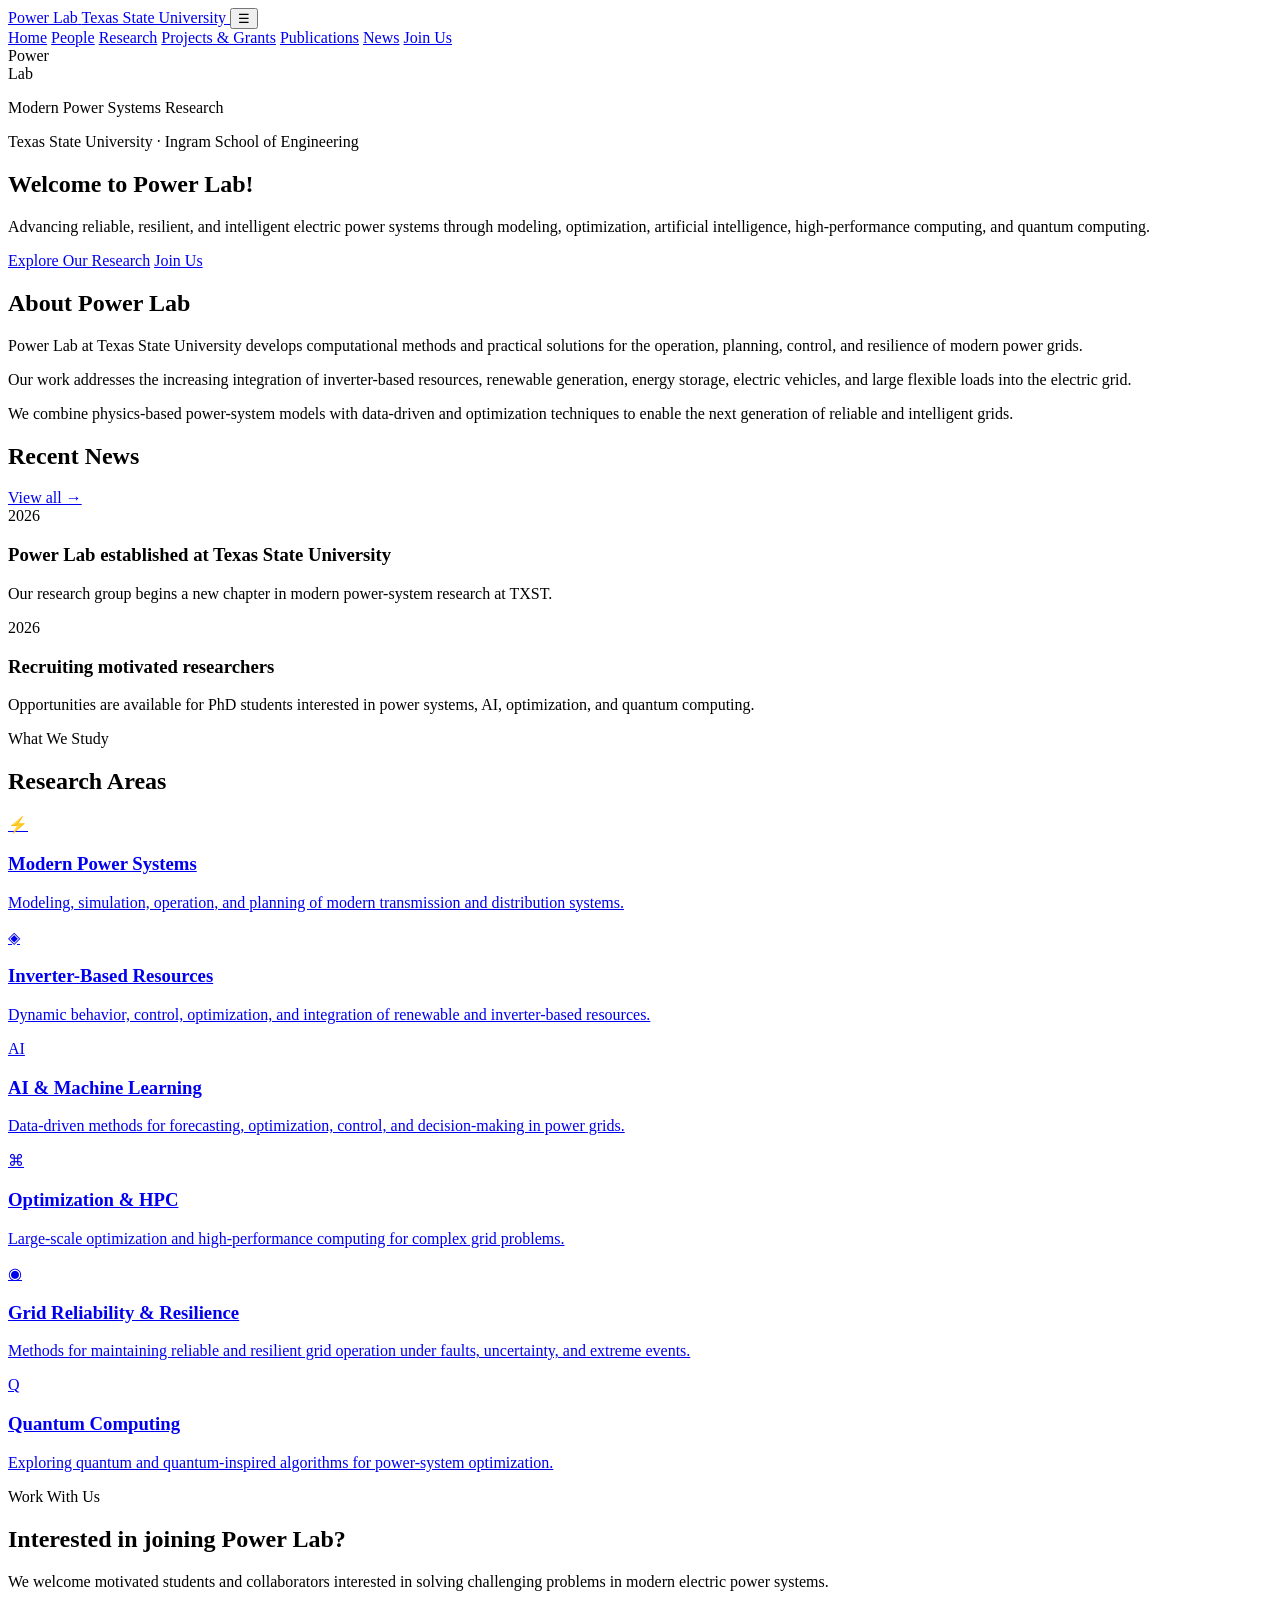
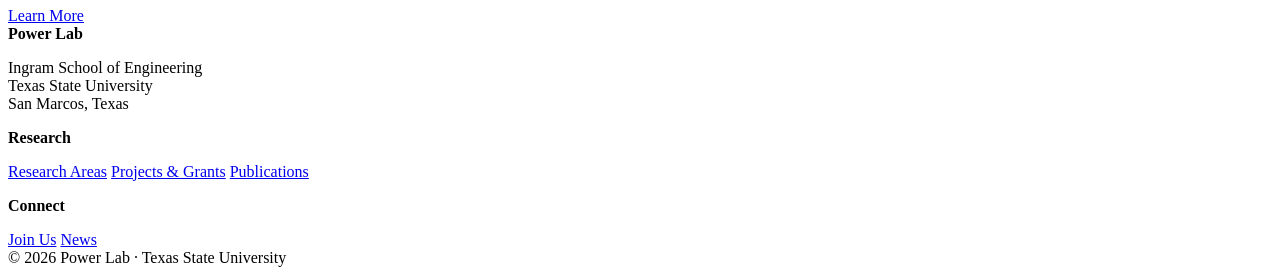
==== index.html @ f6672ca9 "Add files via upload" ====
<!DOCTYPE html>
<html lang="en">
<head>
  <meta charset="UTF-8">
  <meta name="viewport" content="width=device-width, initial-scale=1.0">
  <title>Power Lab | Texas State University</title>
  <meta name="description" content="Power Lab at Texas State University — research in modern power systems, inverter-based resources, AI, optimization, HPC, and quantum computing.">
  <link rel="stylesheet" href="css/style.css">
</head>
<body>
<header class="site-header">
  <div class="container header-inner">
    <a class="brand" href="index.html">
      <span class="brand-name">Power Lab</span>
      <span class="brand-university">Texas State University</span>
    </a>
    <button class="menu-toggle" aria-label="Open navigation">☰</button>
    <nav class="nav">
      <a class="active" href="index.html">Home</a>
      <a href="people.html">People</a>
      <a href="research.html">Research</a>
      <a href="projects.html">Projects &amp; Grants</a>
      <a href="publications.html">Publications</a>
      <a href="news.html">News</a>
      <a href="join.html">Join Us</a>
    </nav>
  </div>
</header>

<main>
<section class="hero">
  <div class="container hero-grid">
    <div class="hero-card lab-mark">
      <div class="logo-placeholder">Power<br>Lab</div>
      <p>Modern Power Systems Research</p>
    </div>
    <div class="hero-content">
      <p class="eyebrow">Texas State University · Ingram School of Engineering</p>
      <h1>Welcome to <span>Power Lab</span>!</h1>
      <p class="lead">Advancing reliable, resilient, and intelligent electric power systems through modeling, optimization, artificial intelligence, high-performance computing, and quantum computing.</p>
      <div class="hero-buttons">
        <a class="button" href="research.html">Explore Our Research</a>
        <a class="button button-outline" href="join.html">Join Us</a>
      </div>
    </div>
  </div>
</section>

<section class="section">
  <div class="container two-column">
    <div>
      <h2>About Power Lab</h2>
      <p>Power Lab at Texas State University develops computational methods and practical solutions for the operation, planning, control, and resilience of modern power grids.</p>
      <p>Our work addresses the increasing integration of inverter-based resources, renewable generation, energy storage, electric vehicles, and large flexible loads into the electric grid.</p>
      <p>We combine physics-based power-system models with data-driven and optimization techniques to enable the next generation of reliable and intelligent grids.</p>
    </div>
    <aside class="news-panel">
      <div class="section-heading">
        <h2>Recent News</h2>
        <a href="news.html">View all →</a>
      </div>
      <article class="news-item">
        <span class="date">2026</span>
        <h3>Power Lab established at Texas State University</h3>
        <p>Our research group begins a new chapter in modern power-system research at TXST.</p>
      </article>
      <article class="news-item">
        <span class="date">2026</span>
        <h3>Recruiting motivated researchers</h3>
        <p>Opportunities are available for PhD students interested in power systems, AI, optimization, and quantum computing.</p>
      </article>
    </aside>
  </div>
</section>

<section class="section alt">
  <div class="container">
    <div class="section-heading centered">
      <div>
        <p class="eyebrow">What We Study</p>
        <h2>Research Areas</h2>
      </div>
    </div>
    <div class="research-grid">
      <a class="research-card" href="research.html">
        <div class="icon">⚡</div>
        <h3>Modern Power Systems</h3>
        <p>Modeling, simulation, operation, and planning of modern transmission and distribution systems.</p>
      </a>
      <a class="research-card" href="research.html">
        <div class="icon">◈</div>
        <h3>Inverter-Based Resources</h3>
        <p>Dynamic behavior, control, optimization, and integration of renewable and inverter-based resources.</p>
      </a>
      <a class="research-card" href="research.html">
        <div class="icon">AI</div>
        <h3>AI &amp; Machine Learning</h3>
        <p>Data-driven methods for forecasting, optimization, control, and decision-making in power grids.</p>
      </a>
      <a class="research-card" href="research.html">
        <div class="icon">⌘</div>
        <h3>Optimization &amp; HPC</h3>
        <p>Large-scale optimization and high-performance computing for complex grid problems.</p>
      </a>
      <a class="research-card" href="research.html">
        <div class="icon">◉</div>
        <h3>Grid Reliability &amp; Resilience</h3>
        <p>Methods for maintaining reliable and resilient grid operation under faults, uncertainty, and extreme events.</p>
      </a>
      <a class="research-card" href="research.html">
        <div class="icon">Q</div>
        <h3>Quantum Computing</h3>
        <p>Exploring quantum and quantum-inspired algorithms for power-system optimization.</p>
      </a>
    </div>
  </div>
</section>

<section class="section">
  <div class="container cta">
    <div>
      <p class="eyebrow">Work With Us</p>
      <h2>Interested in joining Power Lab?</h2>
      <p>We welcome motivated students and collaborators interested in solving challenging problems in modern electric power systems.</p>
    </div>
    <a class="button" href="join.html">Learn More</a>
  </div>
</section>
</main>

<footer>
  <div class="container footer-grid">
    <div>
      <strong>Power Lab</strong>
      <p>Ingram School of Engineering<br>Texas State University<br>San Marcos, Texas</p>
    </div>
    <div>
      <p><strong>Research</strong></p>
      <a href="research.html">Research Areas</a>
      <a href="projects.html">Projects &amp; Grants</a>
      <a href="publications.html">Publications</a>
    </div>
    <div>
      <p><strong>Connect</strong></p>
      <a href="join.html">Join Us</a>
      <a href="news.html">News</a>
    </div>
  </div>
  <div class="copyright">© 2026 Power Lab · Texas State University</div>
</footer>
<script src="js/script.js"></script>
</body>
</html>
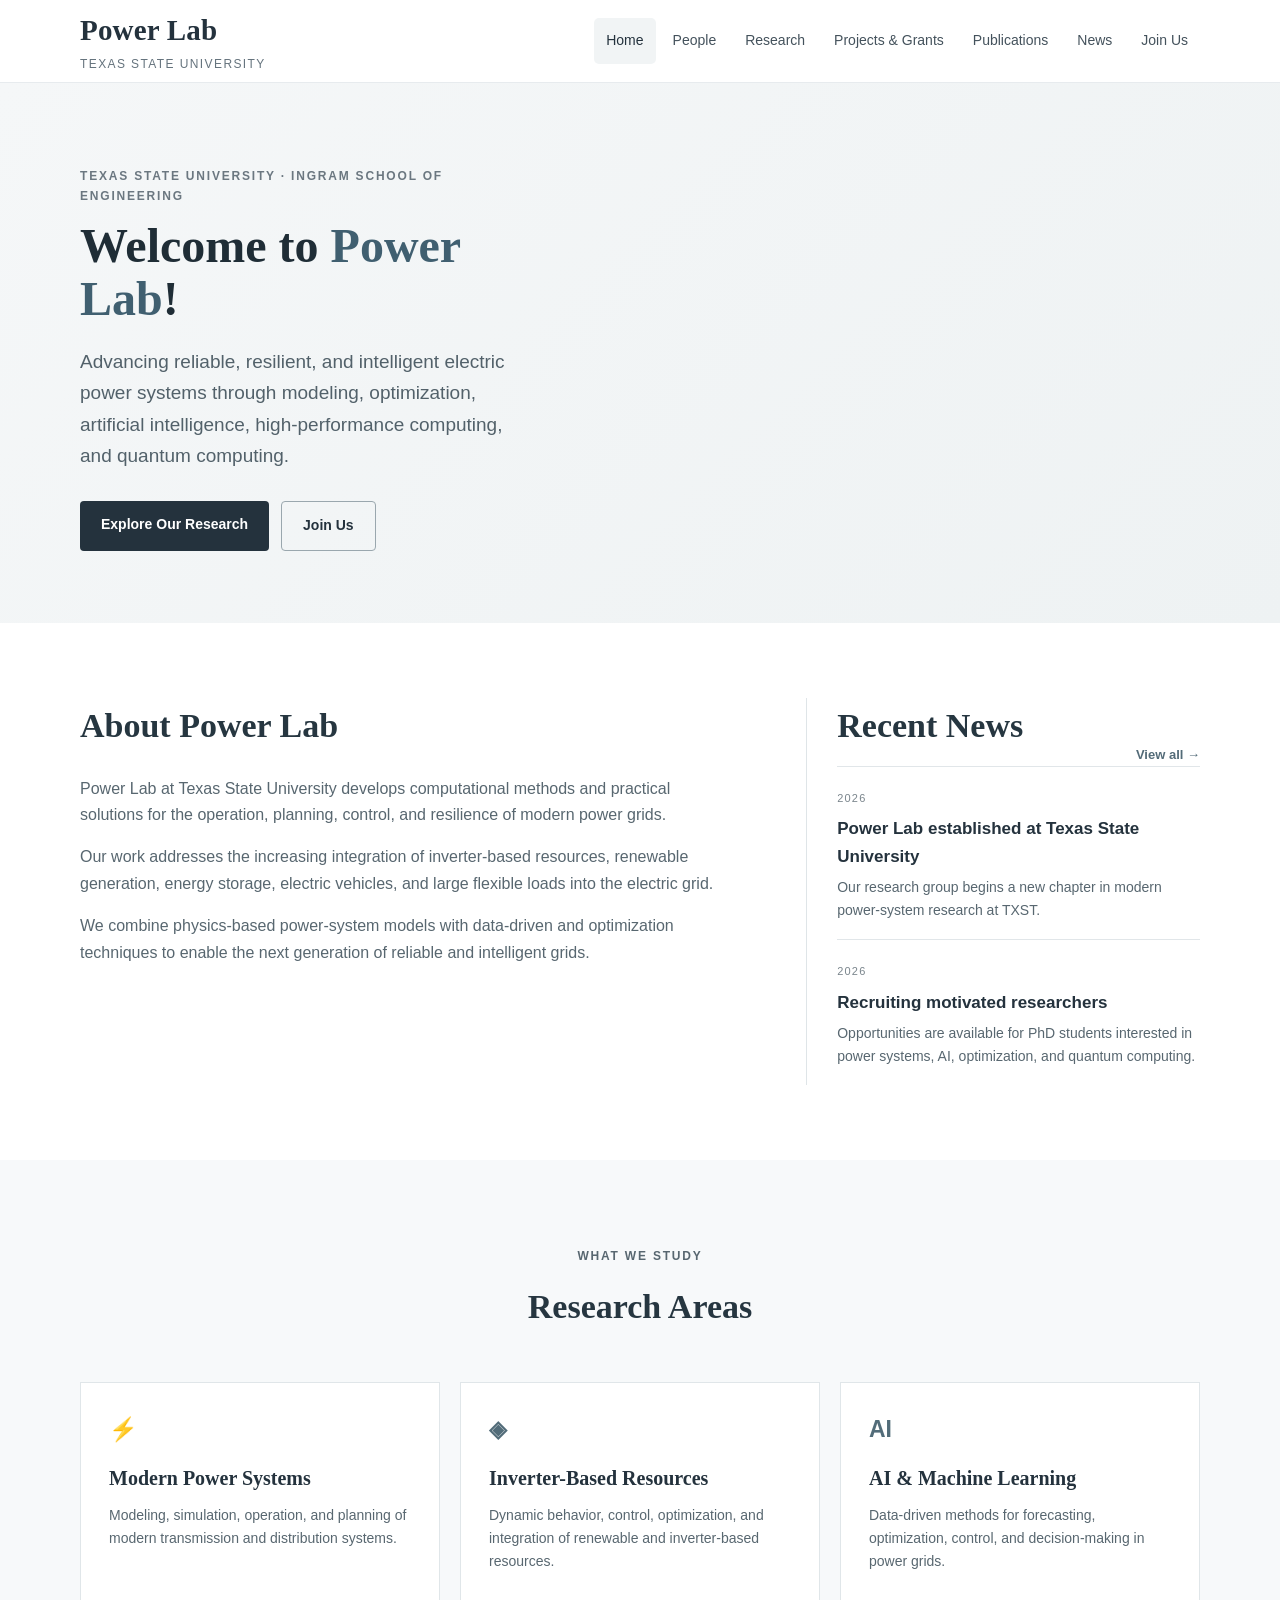
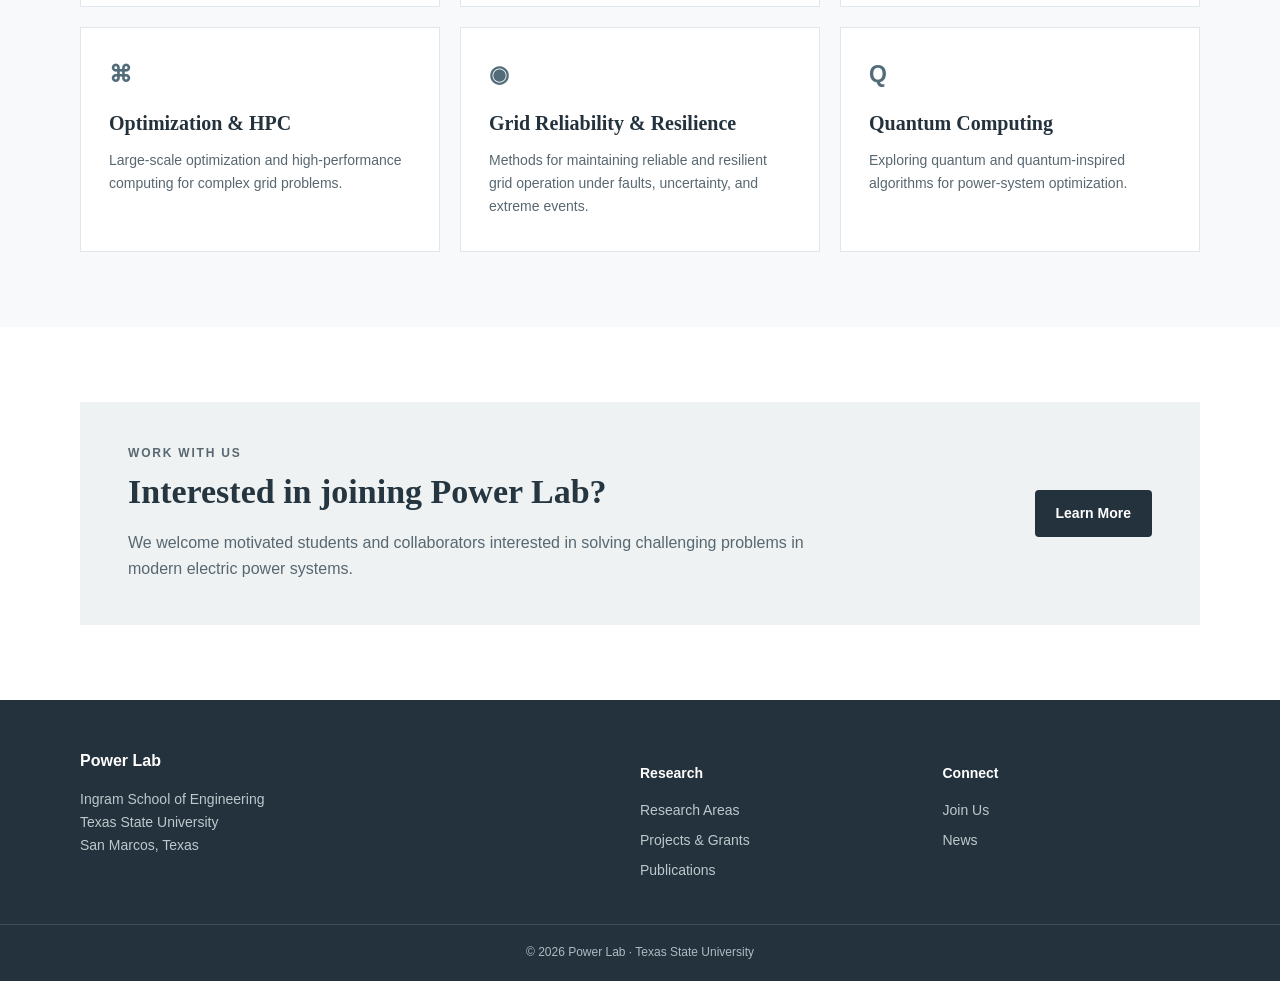
==== commit 8103a450: "logo added and index file updated" ====
--- a/index.html
+++ b/index.html
@@ -30,10 +30,6 @@
 <main>
 <section class="hero">
   <div class="container hero-grid">
-    <div class="hero-card lab-mark">
-      <div class="logo-placeholder">Power<br>Lab</div>
-      <p>Modern Power Systems Research</p>
-    </div>
     <div class="hero-content">
       <p class="eyebrow">Texas State University · Ingram School of Engineering</p>
       <h1>Welcome to <span>Power Lab</span>!</h1>
--- a/css/style.css
+++ b/css/style.css
@@ -0,0 +1 @@
+*{box-sizing:border-box}html{scroll-behavior:smooth}body{margin:0;font-family:Arial,Helvetica,sans-serif;color:#24323d;background:#fff;line-height:1.65}a{text-decoration:none;color:inherit}.container{width:min(1120px,92%);margin:auto}.site-header{background:#fff;border-bottom:1px solid #e7ebee;position:sticky;top:0;z-index:20}.header-inner{min-height:82px;display:flex;align-items:center;justify-content:space-between;gap:30px}.brand{display:flex;flex-direction:column}.brand-name{font-family:Georgia,serif;font-size:29px;font-weight:700;letter-spacing:.2px}.brand-university{font-size:12px;text-transform:uppercase;letter-spacing:1.4px;color:#65737d}.nav{display:flex;align-items:center;gap:5px;flex-wrap:wrap}.nav a{padding:11px 12px;font-size:14px;color:#44525c;border-radius:5px}.nav a:hover,.nav a.active{background:#f1f4f5;color:#24323d}.menu-toggle{display:none;border:0;background:none;font-size:25px}.hero{background:linear-gradient(135deg,#f5f7f8,#eef2f3);padding:72px 0}.hero-grid{display:grid;grid-template-columns:38% 62%;align-items:center;gap:55px}.hero-card{min-height:330px;border:1px solid #d8e0e4;background:#fff;display:flex;align-items:center;justify-content:center;flex-direction:column;box-shadow:0 12px 35px rgba(0,0,0,.07)}.logo-placeholder{width:185px;height:185px;border-radius:50%;display:flex;align-items:center;justify-content:center;text-align:center;background:#24323d;color:#fff;font-family:Georgia,serif;font-size:31px;line-height:1.05;font-weight:bold}.hero-card p{font-size:13px;color:#697780;letter-spacing:.7px;text-transform:uppercase;margin-top:22px}.eyebrow{font-size:12px;text-transform:uppercase;letter-spacing:1.8px;color:#6b7780;font-weight:700}.hero h1{font-family:Georgia,serif;font-size:48px;line-height:1.12;margin:12px 0 20px;color:#1f2d36}.hero h1 span{color:#405f70}.lead{font-size:19px;color:#52616a;max-width:680px}.hero-buttons{display:flex;gap:12px;margin-top:30px}.button{display:inline-block;background:#24323d;color:#fff;padding:12px 21px;border-radius:4px;font-weight:700;font-size:14px}.button:hover{background:#40535f}.button-outline{background:transparent;color:#24323d;border:1px solid #9aa7ae}.section{padding:75px 0}.alt{background:#f7f9fa}.two-column{display:grid;grid-template-columns:1.5fr .9fr;gap:70px}.section h2{font-family:Georgia,serif;font-size:34px;margin:0 0 22px;color:#263640}.section p{color:#586770}.news-panel{border-left:1px solid #dfe5e8;padding-left:30px}.section-heading{display:flex;justify-content:space-between;align-items:end;gap:20px}.section-heading h2{margin-bottom:12px}.section-heading>a{font-size:13px;font-weight:700;color:#536b78}.news-item{padding:17px 0;border-top:1px solid #e1e6e9}.news-item .date{font-size:11px;text-transform:uppercase;letter-spacing:1.2px;color:#7a858c}.news-item h3{font-size:17px;margin:5px 0}.news-item p{font-size:14px;margin:0}.centered{justify-content:center;text-align:center;margin-bottom:35px}.research-grid{display:grid;grid-template-columns:repeat(3,1fr);gap:20px}.research-card{background:#fff;border:1px solid #e0e6e9;padding:28px;min-height:225px;transition:.2s}.research-card:hover{transform:translateY(-4px);box-shadow:0 10px 25px rgba(0,0,0,.07)}.icon{font-weight:700;font-size:23px;color:#526c79;margin-bottom:13px}.research-card h3{margin:0 0 9px;font-family:Georgia,serif;font-size:20px}.research-card p{font-size:14px;margin:0}.cta{background:#eef2f3;padding:42px 48px;display:flex;align-items:center;justify-content:space-between;gap:35px}.cta h2{margin-bottom:10px}.cta p{margin:0;max-width:700px}footer{background:#24323d;color:#dce3e6;padding-top:48px}.footer-grid{display:grid;grid-template-columns:2fr 1fr 1fr;gap:45px;padding-bottom:35px}.footer-grid strong{color:#fff}.footer-grid p{font-size:14px;color:#bdc8cd}.footer-grid a{display:block;font-size:14px;color:#bdc8cd;margin:7px 0}.footer-grid a:hover{color:#fff}.copyright{text-align:center;border-top:1px solid #40505a;padding:18px;font-size:12px;color:#aebbc1}@media(max-width:850px){.nav{display:none}.nav.open{display:flex;position:absolute;top:82px;left:0;right:0;background:#fff;padding:12px 4%;border-bottom:1px solid #ddd;flex-direction:column;align-items:stretch}.menu-toggle{display:block}.hero-grid,.two-column{grid-template-columns:1fr}.hero-card{min-height:250px}.hero h1{font-size:39px}.news-panel{border-left:0;border-top:1px solid #dfe5e8;padding:30px 0 0}.research-grid{grid-template-columns:1fr 1fr}.footer-grid{grid-template-columns:1fr 1fr}}@media(max-width:560px){.research-grid,.footer-grid{grid-template-columns:1fr}.hero{padding:48px 0}.section{padding:55px 0}.cta{padding:30px;display:block}.cta .button{margin-top:20px}.hero-buttons{flex-direction:column}.button{text-align:center}}
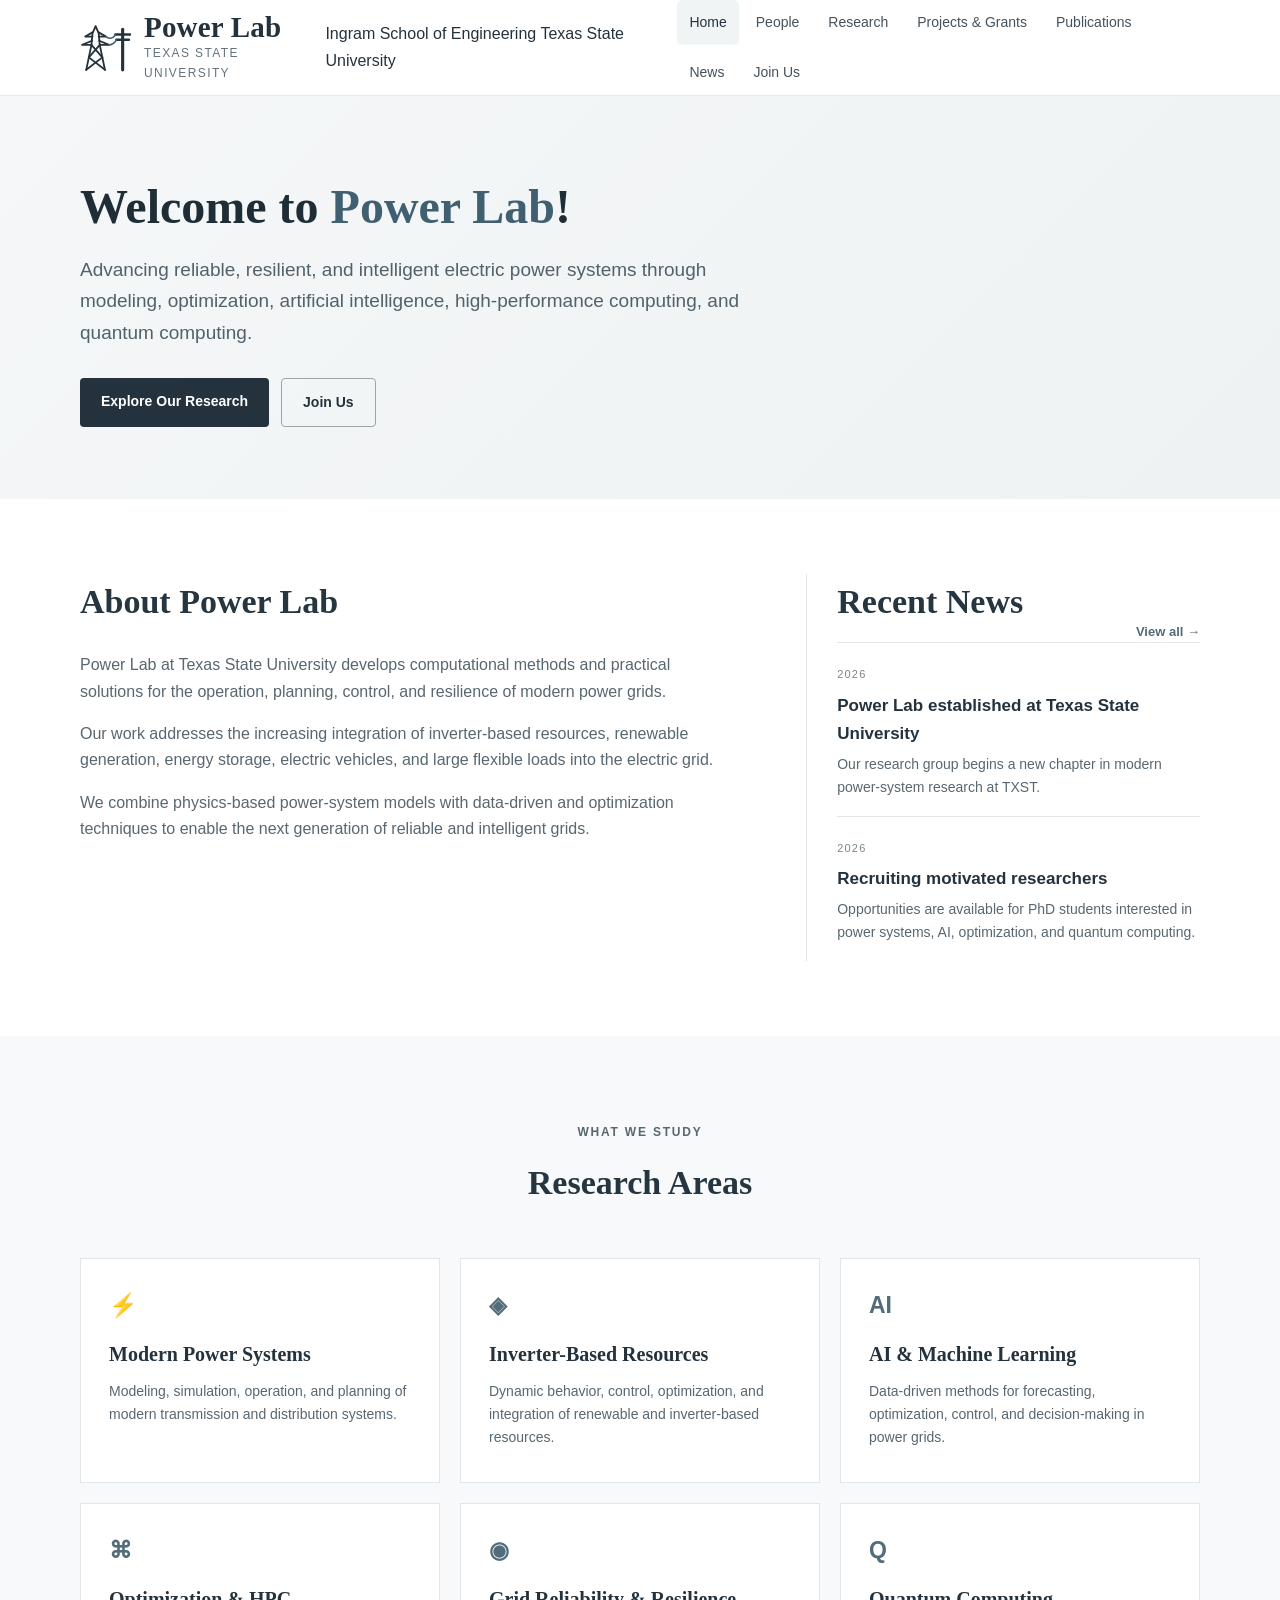
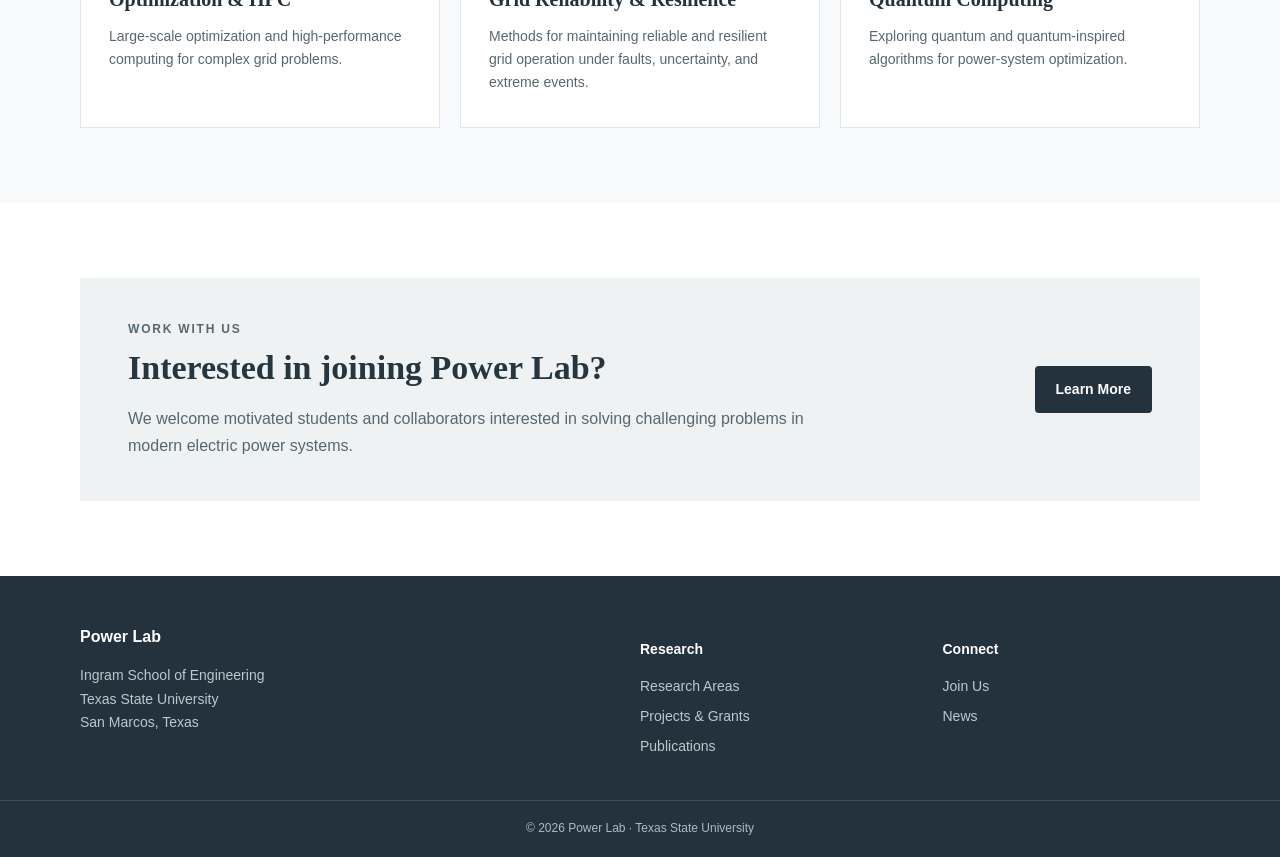
==== commit 1ff10d2b: "Add files via upload" ====
--- a/index.html
+++ b/index.html
@@ -14,6 +14,10 @@
       <span class="brand-name">Power Lab</span>
       <span class="brand-university">Texas State University</span>
     </a>
+    <div class="brand-affil">
+      <a href="https://www.engineering.txst.edu/programs/graduate/ee-phd.html" target="_blank" rel="noopener">Ingram School of Engineering</a>
+      <span>Texas State University</span>
+    </div>
     <button class="menu-toggle" aria-label="Open navigation">☰</button>
     <nav class="nav">
       <a class="active" href="index.html">Home</a>
@@ -31,7 +35,6 @@
 <section class="hero">
   <div class="container hero-grid">
     <div class="hero-content">
-      <p class="eyebrow">Texas State University · Ingram School of Engineering</p>
       <h1>Welcome to <span>Power Lab</span>!</h1>
       <p class="lead">Advancing reliable, resilient, and intelligent electric power systems through modeling, optimization, artificial intelligence, high-performance computing, and quantum computing.</p>
       <div class="hero-buttons">
--- a/css/style.css
+++ b/css/style.css
@@ -1 +1 @@
-*{box-sizing:border-box}html{scroll-behavior:smooth}body{margin:0;font-family:Arial,Helvetica,sans-serif;color:#24323d;background:#fff;line-height:1.65}a{text-decoration:none;color:inherit}.container{width:min(1120px,92%);margin:auto}.site-header{background:#fff;border-bottom:1px solid #e7ebee;position:sticky;top:0;z-index:20}.header-inner{min-height:82px;display:flex;align-items:center;justify-content:space-between;gap:30px}.brand{display:flex;flex-direction:column}.brand-name{font-family:Georgia,serif;font-size:29px;font-weight:700;letter-spacing:.2px}.brand-university{font-size:12px;text-transform:uppercase;letter-spacing:1.4px;color:#65737d}.nav{display:flex;align-items:center;gap:5px;flex-wrap:wrap}.nav a{padding:11px 12px;font-size:14px;color:#44525c;border-radius:5px}.nav a:hover,.nav a.active{background:#f1f4f5;color:#24323d}.menu-toggle{display:none;border:0;background:none;font-size:25px}.hero{background:linear-gradient(135deg,#f5f7f8,#eef2f3);padding:72px 0}.hero-grid{display:grid;grid-template-columns:38% 62%;align-items:center;gap:55px}.hero-card{min-height:330px;border:1px solid #d8e0e4;background:#fff;display:flex;align-items:center;justify-content:center;flex-direction:column;box-shadow:0 12px 35px rgba(0,0,0,.07)}.logo-placeholder{width:185px;height:185px;border-radius:50%;display:flex;align-items:center;justify-content:center;text-align:center;background:#24323d;color:#fff;font-family:Georgia,serif;font-size:31px;line-height:1.05;font-weight:bold}.hero-card p{font-size:13px;color:#697780;letter-spacing:.7px;text-transform:uppercase;margin-top:22px}.eyebrow{font-size:12px;text-transform:uppercase;letter-spacing:1.8px;color:#6b7780;font-weight:700}.hero h1{font-family:Georgia,serif;font-size:48px;line-height:1.12;margin:12px 0 20px;color:#1f2d36}.hero h1 span{color:#405f70}.lead{font-size:19px;color:#52616a;max-width:680px}.hero-buttons{display:flex;gap:12px;margin-top:30px}.button{display:inline-block;background:#24323d;color:#fff;padding:12px 21px;border-radius:4px;font-weight:700;font-size:14px}.button:hover{background:#40535f}.button-outline{background:transparent;color:#24323d;border:1px solid #9aa7ae}.section{padding:75px 0}.alt{background:#f7f9fa}.two-column{display:grid;grid-template-columns:1.5fr .9fr;gap:70px}.section h2{font-family:Georgia,serif;font-size:34px;margin:0 0 22px;color:#263640}.section p{color:#586770}.news-panel{border-left:1px solid #dfe5e8;padding-left:30px}.section-heading{display:flex;justify-content:space-between;align-items:end;gap:20px}.section-heading h2{margin-bottom:12px}.section-heading>a{font-size:13px;font-weight:700;color:#536b78}.news-item{padding:17px 0;border-top:1px solid #e1e6e9}.news-item .date{font-size:11px;text-transform:uppercase;letter-spacing:1.2px;color:#7a858c}.news-item h3{font-size:17px;margin:5px 0}.news-item p{font-size:14px;margin:0}.centered{justify-content:center;text-align:center;margin-bottom:35px}.research-grid{display:grid;grid-template-columns:repeat(3,1fr);gap:20px}.research-card{background:#fff;border:1px solid #e0e6e9;padding:28px;min-height:225px;transition:.2s}.research-card:hover{transform:translateY(-4px);box-shadow:0 10px 25px rgba(0,0,0,.07)}.icon{font-weight:700;font-size:23px;color:#526c79;margin-bottom:13px}.research-card h3{margin:0 0 9px;font-family:Georgia,serif;font-size:20px}.research-card p{font-size:14px;margin:0}.cta{background:#eef2f3;padding:42px 48px;display:flex;align-items:center;justify-content:space-between;gap:35px}.cta h2{margin-bottom:10px}.cta p{margin:0;max-width:700px}footer{background:#24323d;color:#dce3e6;padding-top:48px}.footer-grid{display:grid;grid-template-columns:2fr 1fr 1fr;gap:45px;padding-bottom:35px}.footer-grid strong{color:#fff}.footer-grid p{font-size:14px;color:#bdc8cd}.footer-grid a{display:block;font-size:14px;color:#bdc8cd;margin:7px 0}.footer-grid a:hover{color:#fff}.copyright{text-align:center;border-top:1px solid #40505a;padding:18px;font-size:12px;color:#aebbc1}@media(max-width:850px){.nav{display:none}.nav.open{display:flex;position:absolute;top:82px;left:0;right:0;background:#fff;padding:12px 4%;border-bottom:1px solid #ddd;flex-direction:column;align-items:stretch}.menu-toggle{display:block}.hero-grid,.two-column{grid-template-columns:1fr}.hero-card{min-height:250px}.hero h1{font-size:39px}.news-panel{border-left:0;border-top:1px solid #dfe5e8;padding:30px 0 0}.research-grid{grid-template-columns:1fr 1fr}.footer-grid{grid-template-columns:1fr 1fr}}@media(max-width:560px){.research-grid,.footer-grid{grid-template-columns:1fr}.hero{padding:48px 0}.section{padding:55px 0}.cta{padding:30px;display:block}.cta .button{margin-top:20px}.hero-buttons{flex-direction:column}.button{text-align:center}}
+*{box-sizing:border-box}html{scroll-behavior:smooth}body{margin:0;font-family:Arial,Helvetica,sans-serif;color:#24323d;background:#fff;line-height:1.65}a{text-decoration:none;color:inherit}.container{width:min(1120px,92%);margin:auto}.site-header{background:#fff;border-bottom:1px solid #e7ebee;position:sticky;top:0;z-index:20}.header-inner{min-height:82px;display:flex;align-items:center;justify-content:space-between;gap:30px}.brand{display:grid;grid-template-columns:auto 1fr;column-gap:12px;align-items:center}.brand::before{content:"";grid-row:1 / span 2;width:52px;height:52px;background:url("../logo.svg") center/contain no-repeat}.brand-name{line-height:1.15;font-family:Georgia,serif;font-size:29px;font-weight:700;letter-spacing:.2px}.brand-university{font-size:12px;text-transform:uppercase;letter-spacing:1.4px;color:#65737d}.nav{display:flex;align-items:center;gap:5px;flex-wrap:wrap}.nav a{padding:11px 12px;font-size:14px;color:#44525c;border-radius:5px}.nav a:hover,.nav a.active{background:#f1f4f5;color:#24323d}.menu-toggle{display:none;border:0;background:none;font-size:25px}.hero{background:linear-gradient(135deg,#f5f7f8,#eef2f3);padding:72px 0}.hero-grid{display:grid;grid-template-columns:1fr;align-items:center;gap:55px}.hero-card{min-height:330px;border:1px solid #d8e0e4;background:#fff;display:flex;align-items:center;justify-content:center;flex-direction:column;box-shadow:0 12px 35px rgba(0,0,0,.07)}.logo-placeholder{width:185px;height:185px;border-radius:50%;display:flex;align-items:center;justify-content:center;text-align:center;background:#24323d;color:#fff;font-family:Georgia,serif;font-size:31px;line-height:1.05;font-weight:bold}.hero-card p{font-size:13px;color:#697780;letter-spacing:.7px;text-transform:uppercase;margin-top:22px}.eyebrow{font-size:12px;text-transform:uppercase;letter-spacing:1.8px;color:#6b7780;font-weight:700}.hero h1{font-family:Georgia,serif;font-size:48px;line-height:1.12;margin:12px 0 20px;color:#1f2d36}.hero h1 span{color:#405f70}.lead{font-size:19px;color:#52616a;max-width:680px}.hero-buttons{display:flex;gap:12px;margin-top:30px}.button{display:inline-block;background:#24323d;color:#fff;padding:12px 21px;border-radius:4px;font-weight:700;font-size:14px}.button:hover{background:#40535f}.button-outline{background:transparent;color:#24323d;border:1px solid #9aa7ae}.section{padding:75px 0}.alt{background:#f7f9fa}.two-column{display:grid;grid-template-columns:1.5fr .9fr;gap:70px}.section h2{font-family:Georgia,serif;font-size:34px;margin:0 0 22px;color:#263640}.section p{color:#586770}.news-panel{border-left:1px solid #dfe5e8;padding-left:30px}.section-heading{display:flex;justify-content:space-between;align-items:end;gap:20px}.section-heading h2{margin-bottom:12px}.section-heading>a{font-size:13px;font-weight:700;color:#536b78}.news-item{padding:17px 0;border-top:1px solid #e1e6e9}.news-item .date{font-size:11px;text-transform:uppercase;letter-spacing:1.2px;color:#7a858c}.news-item h3{font-size:17px;margin:5px 0}.news-item p{font-size:14px;margin:0}.centered{justify-content:center;text-align:center;margin-bottom:35px}.research-grid{display:grid;grid-template-columns:repeat(3,1fr);gap:20px}.research-card{background:#fff;border:1px solid #e0e6e9;padding:28px;min-height:225px;transition:.2s}.research-card:hover{transform:translateY(-4px);box-shadow:0 10px 25px rgba(0,0,0,.07)}.icon{font-weight:700;font-size:23px;color:#526c79;margin-bottom:13px}.research-card h3{margin:0 0 9px;font-family:Georgia,serif;font-size:20px}.research-card p{font-size:14px;margin:0}.cta{background:#eef2f3;padding:42px 48px;display:flex;align-items:center;justify-content:space-between;gap:35px}.cta h2{margin-bottom:10px}.cta p{margin:0;max-width:700px}footer{background:#24323d;color:#dce3e6;padding-top:48px}.footer-grid{display:grid;grid-template-columns:2fr 1fr 1fr;gap:45px;padding-bottom:35px}.footer-grid strong{color:#fff}.footer-grid p{font-size:14px;color:#bdc8cd}.footer-grid a{display:block;font-size:14px;color:#bdc8cd;margin:7px 0}.footer-grid a:hover{color:#fff}.copyright{text-align:center;border-top:1px solid #40505a;padding:18px;font-size:12px;color:#aebbc1}@media(max-width:850px){.nav{display:none}.nav.open{display:flex;position:absolute;top:82px;left:0;right:0;background:#fff;padding:12px 4%;border-bottom:1px solid #ddd;flex-direction:column;align-items:stretch}.menu-toggle{display:block}.hero-grid,.two-column{grid-template-columns:1fr}.hero-card{min-height:250px}.hero h1{font-size:39px}.news-panel{border-left:0;border-top:1px solid #dfe5e8;padding:30px 0 0}.research-grid{grid-template-columns:1fr 1fr}.footer-grid{grid-template-columns:1fr 1fr}}@media(max-width:560px){.research-grid,.footer-grid{grid-template-columns:1fr}.hero{padding:48px 0}.section{padding:55px 0}.cta{padding:30px;display:block}.cta .button{margin-top:20px}.hero-buttons{flex-direction:column}.button{text-align:center}}
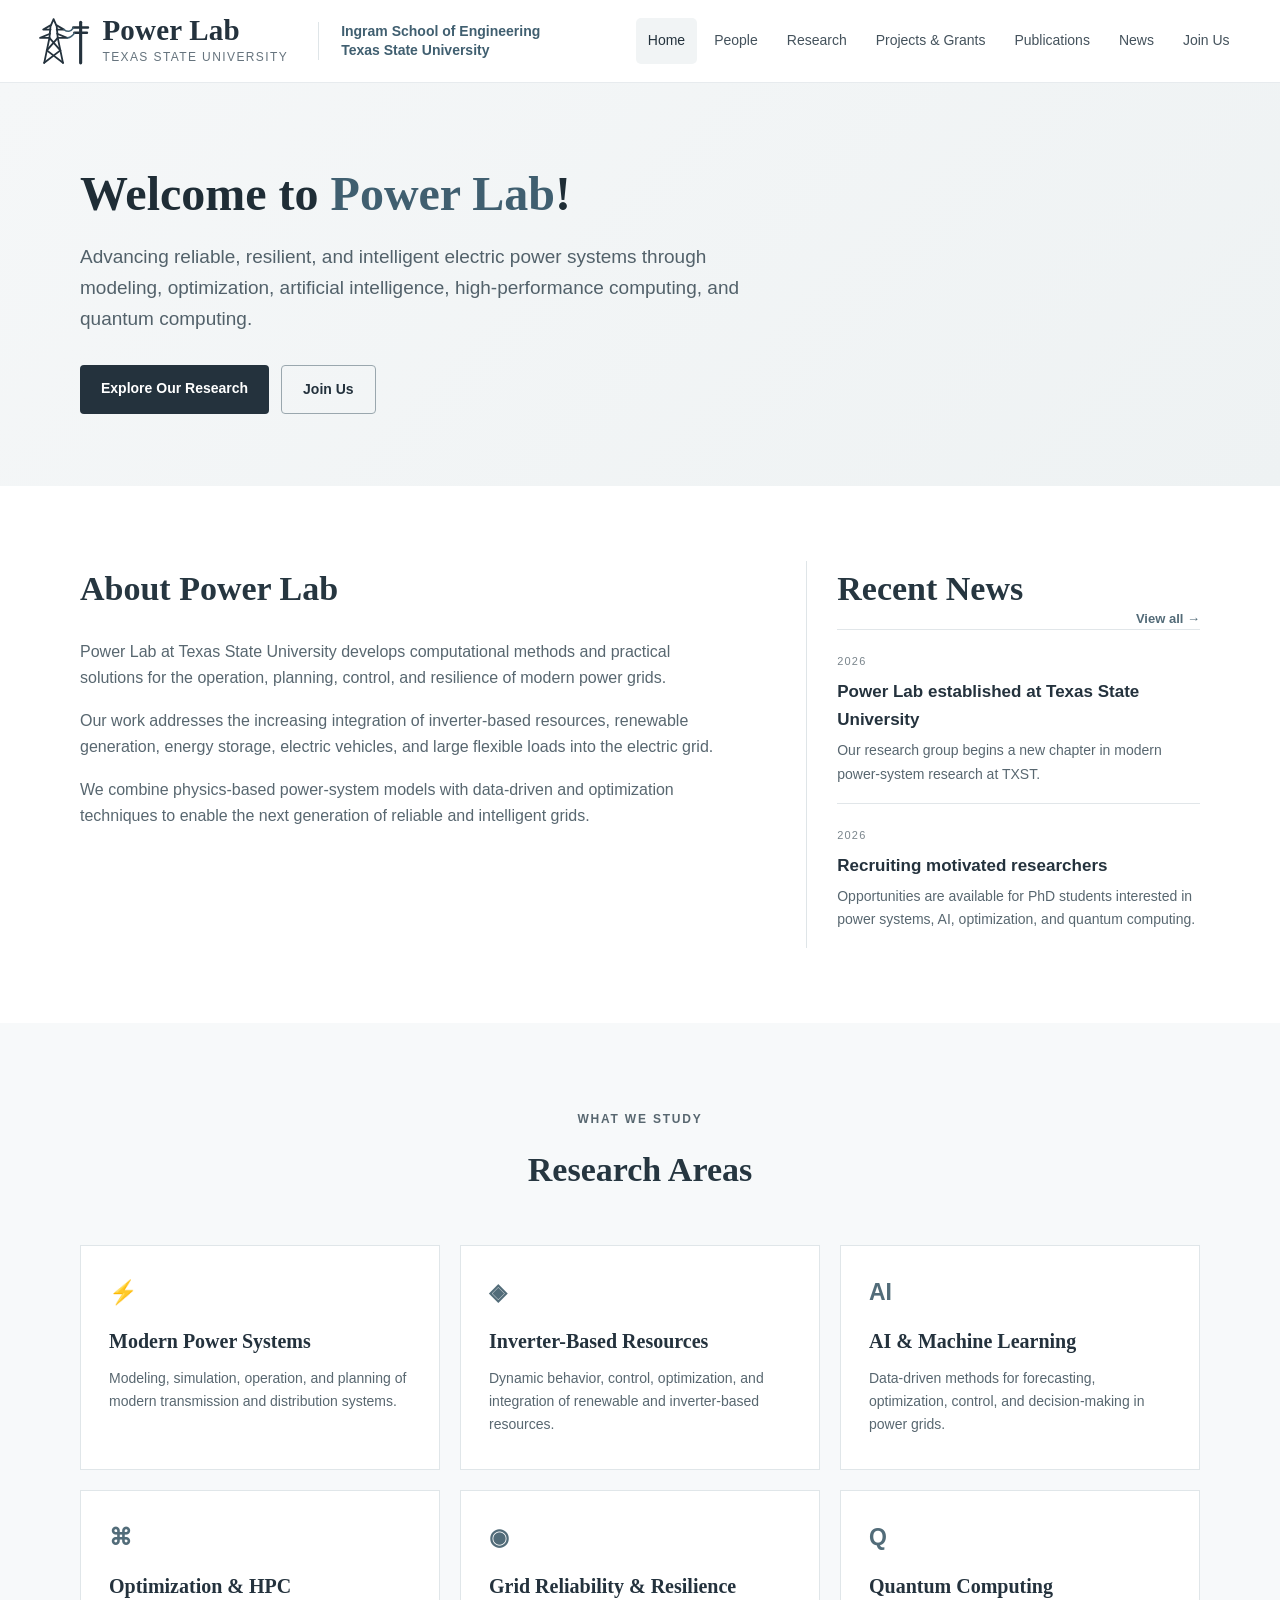
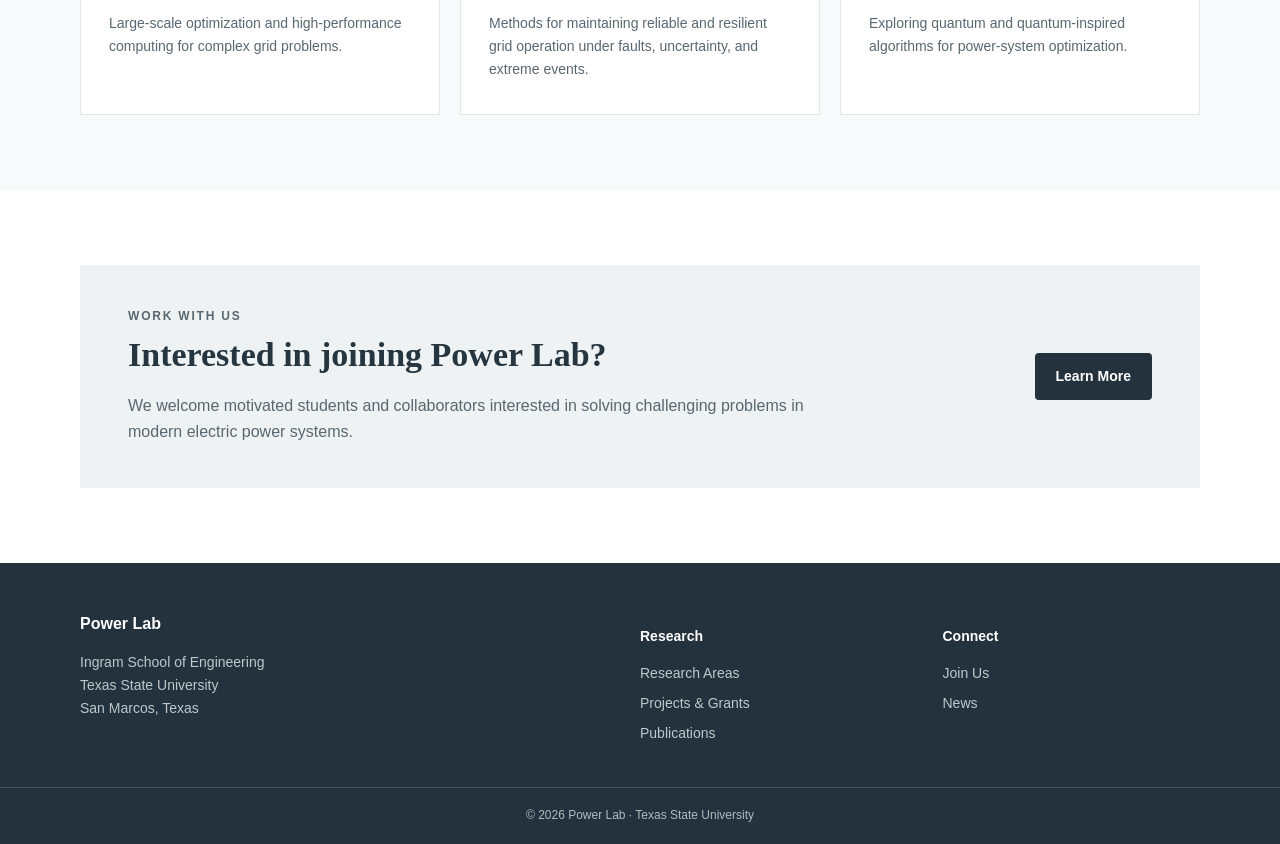
==== commit a6d04ff4: "Add files via upload" ====
--- a/index.html
+++ b/index.html
@@ -16,7 +16,7 @@
     </a>
     <div class="brand-affil">
       <a href="https://www.engineering.txst.edu/programs/graduate/ee-phd.html" target="_blank" rel="noopener">Ingram School of Engineering</a>
-      <span>Texas State University</span>
+      <a class="affil-univ" href="https://www.txst.edu/" target="_blank" rel="noopener">Texas State University</a>
     </div>
     <button class="menu-toggle" aria-label="Open navigation">☰</button>
     <nav class="nav">
--- a/css/style.css
+++ b/css/style.css
@@ -1 +1 @@
-*{box-sizing:border-box}html{scroll-behavior:smooth}body{margin:0;font-family:Arial,Helvetica,sans-serif;color:#24323d;background:#fff;line-height:1.65}a{text-decoration:none;color:inherit}.container{width:min(1120px,92%);margin:auto}.site-header{background:#fff;border-bottom:1px solid #e7ebee;position:sticky;top:0;z-index:20}.header-inner{min-height:82px;display:flex;align-items:center;justify-content:space-between;gap:30px}.brand{display:grid;grid-template-columns:auto 1fr;column-gap:12px;align-items:center}.brand::before{content:"";grid-row:1 / span 2;width:52px;height:52px;background:url("../logo.svg") center/contain no-repeat}.brand-name{line-height:1.15;font-family:Georgia,serif;font-size:29px;font-weight:700;letter-spacing:.2px}.brand-university{font-size:12px;text-transform:uppercase;letter-spacing:1.4px;color:#65737d}.nav{display:flex;align-items:center;gap:5px;flex-wrap:wrap}.nav a{padding:11px 12px;font-size:14px;color:#44525c;border-radius:5px}.nav a:hover,.nav a.active{background:#f1f4f5;color:#24323d}.menu-toggle{display:none;border:0;background:none;font-size:25px}.hero{background:linear-gradient(135deg,#f5f7f8,#eef2f3);padding:72px 0}.hero-grid{display:grid;grid-template-columns:1fr;align-items:center;gap:55px}.hero-card{min-height:330px;border:1px solid #d8e0e4;background:#fff;display:flex;align-items:center;justify-content:center;flex-direction:column;box-shadow:0 12px 35px rgba(0,0,0,.07)}.logo-placeholder{width:185px;height:185px;border-radius:50%;display:flex;align-items:center;justify-content:center;text-align:center;background:#24323d;color:#fff;font-family:Georgia,serif;font-size:31px;line-height:1.05;font-weight:bold}.hero-card p{font-size:13px;color:#697780;letter-spacing:.7px;text-transform:uppercase;margin-top:22px}.eyebrow{font-size:12px;text-transform:uppercase;letter-spacing:1.8px;color:#6b7780;font-weight:700}.hero h1{font-family:Georgia,serif;font-size:48px;line-height:1.12;margin:12px 0 20px;color:#1f2d36}.hero h1 span{color:#405f70}.lead{font-size:19px;color:#52616a;max-width:680px}.hero-buttons{display:flex;gap:12px;margin-top:30px}.button{display:inline-block;background:#24323d;color:#fff;padding:12px 21px;border-radius:4px;font-weight:700;font-size:14px}.button:hover{background:#40535f}.button-outline{background:transparent;color:#24323d;border:1px solid #9aa7ae}.section{padding:75px 0}.alt{background:#f7f9fa}.two-column{display:grid;grid-template-columns:1.5fr .9fr;gap:70px}.section h2{font-family:Georgia,serif;font-size:34px;margin:0 0 22px;color:#263640}.section p{color:#586770}.news-panel{border-left:1px solid #dfe5e8;padding-left:30px}.section-heading{display:flex;justify-content:space-between;align-items:end;gap:20px}.section-heading h2{margin-bottom:12px}.section-heading>a{font-size:13px;font-weight:700;color:#536b78}.news-item{padding:17px 0;border-top:1px solid #e1e6e9}.news-item .date{font-size:11px;text-transform:uppercase;letter-spacing:1.2px;color:#7a858c}.news-item h3{font-size:17px;margin:5px 0}.news-item p{font-size:14px;margin:0}.centered{justify-content:center;text-align:center;margin-bottom:35px}.research-grid{display:grid;grid-template-columns:repeat(3,1fr);gap:20px}.research-card{background:#fff;border:1px solid #e0e6e9;padding:28px;min-height:225px;transition:.2s}.research-card:hover{transform:translateY(-4px);box-shadow:0 10px 25px rgba(0,0,0,.07)}.icon{font-weight:700;font-size:23px;color:#526c79;margin-bottom:13px}.research-card h3{margin:0 0 9px;font-family:Georgia,serif;font-size:20px}.research-card p{font-size:14px;margin:0}.cta{background:#eef2f3;padding:42px 48px;display:flex;align-items:center;justify-content:space-between;gap:35px}.cta h2{margin-bottom:10px}.cta p{margin:0;max-width:700px}footer{background:#24323d;color:#dce3e6;padding-top:48px}.footer-grid{display:grid;grid-template-columns:2fr 1fr 1fr;gap:45px;padding-bottom:35px}.footer-grid strong{color:#fff}.footer-grid p{font-size:14px;color:#bdc8cd}.footer-grid a{display:block;font-size:14px;color:#bdc8cd;margin:7px 0}.footer-grid a:hover{color:#fff}.copyright{text-align:center;border-top:1px solid #40505a;padding:18px;font-size:12px;color:#aebbc1}@media(max-width:850px){.nav{display:none}.nav.open{display:flex;position:absolute;top:82px;left:0;right:0;background:#fff;padding:12px 4%;border-bottom:1px solid #ddd;flex-direction:column;align-items:stretch}.menu-toggle{display:block}.hero-grid,.two-column{grid-template-columns:1fr}.hero-card{min-height:250px}.hero h1{font-size:39px}.news-panel{border-left:0;border-top:1px solid #dfe5e8;padding:30px 0 0}.research-grid{grid-template-columns:1fr 1fr}.footer-grid{grid-template-columns:1fr 1fr}}@media(max-width:560px){.research-grid,.footer-grid{grid-template-columns:1fr}.hero{padding:48px 0}.section{padding:55px 0}.cta{padding:30px;display:block}.cta .button{margin-top:20px}.hero-buttons{flex-direction:column}.button{text-align:center}}
+*{box-sizing:border-box}html{scroll-behavior:smooth}body{margin:0;font-family:Arial,Helvetica,sans-serif;color:#24323d;background:#fff;line-height:1.65}a{text-decoration:none;color:inherit}.container{width:min(1120px,92%);margin:auto}.site-header{background:#fff;border-bottom:1px solid #e7ebee;position:sticky;top:0;z-index:20}.header-inner{min-height:82px;display:flex;align-items:center;justify-content:space-between;gap:30px}.brand{display:grid;grid-template-columns:auto 1fr;column-gap:12px;align-items:center}.brand::before{content:"";grid-row:1 / span 2;width:52px;height:52px;background:url("../logo.svg") center/contain no-repeat}.brand-name{line-height:1.15;font-family:Georgia,serif;font-size:29px;font-weight:700;letter-spacing:.2px}.brand-university{font-size:12px;text-transform:uppercase;letter-spacing:1.4px;color:#65737d}.brand-affil{display:flex;flex-direction:column;margin-right:auto;padding-left:22px;border-left:1px solid #dfe5e8;line-height:1.35}.brand-affil a{font-size:14px;font-weight:700;color:#405f70}.brand-affil a:hover{text-decoration:underline}.brand-affil span{font-size:12px;text-transform:uppercase;letter-spacing:1.2px;color:#65737d}.nav{display:flex;align-items:center;gap:5px;flex-wrap:wrap}.nav a{padding:11px 12px;font-size:14px;color:#44525c;border-radius:5px}.nav a:hover,.nav a.active{background:#f1f4f5;color:#24323d}.menu-toggle{display:none;border:0;background:none;font-size:25px}.hero{background:linear-gradient(135deg,#f5f7f8,#eef2f3);padding:72px 0}.hero-grid{display:grid;grid-template-columns:1fr;align-items:center;gap:55px}.hero-card{min-height:330px;border:1px solid #d8e0e4;background:#fff;display:flex;align-items:center;justify-content:center;flex-direction:column;box-shadow:0 12px 35px rgba(0,0,0,.07)}.logo-placeholder{width:185px;height:185px;border-radius:50%;display:flex;align-items:center;justify-content:center;text-align:center;background:#24323d;color:#fff;font-family:Georgia,serif;font-size:31px;line-height:1.05;font-weight:bold}.hero-card p{font-size:13px;color:#697780;letter-spacing:.7px;text-transform:uppercase;margin-top:22px}.eyebrow{font-size:12px;text-transform:uppercase;letter-spacing:1.8px;color:#6b7780;font-weight:700}.hero h1{font-family:Georgia,serif;font-size:48px;line-height:1.12;margin:12px 0 20px;color:#1f2d36}.hero h1 span{color:#405f70}.lead{font-size:19px;color:#52616a;max-width:680px}.hero-buttons{display:flex;gap:12px;margin-top:30px}.button{display:inline-block;background:#24323d;color:#fff;padding:12px 21px;border-radius:4px;font-weight:700;font-size:14px}.button:hover{background:#40535f}.button-outline{background:transparent;color:#24323d;border:1px solid #9aa7ae}.section{padding:75px 0}.alt{background:#f7f9fa}.two-column{display:grid;grid-template-columns:1.5fr .9fr;gap:70px}.section h2{font-family:Georgia,serif;font-size:34px;margin:0 0 22px;color:#263640}.section p{color:#586770}.news-panel{border-left:1px solid #dfe5e8;padding-left:30px}.section-heading{display:flex;justify-content:space-between;align-items:end;gap:20px}.section-heading h2{margin-bottom:12px}.section-heading>a{font-size:13px;font-weight:700;color:#536b78}.news-item{padding:17px 0;border-top:1px solid #e1e6e9}.news-item .date{font-size:11px;text-transform:uppercase;letter-spacing:1.2px;color:#7a858c}.news-item h3{font-size:17px;margin:5px 0}.news-item p{font-size:14px;margin:0}.centered{justify-content:center;text-align:center;margin-bottom:35px}.research-grid{display:grid;grid-template-columns:repeat(3,1fr);gap:20px}.research-card{background:#fff;border:1px solid #e0e6e9;padding:28px;min-height:225px;transition:.2s}.research-card:hover{transform:translateY(-4px);box-shadow:0 10px 25px rgba(0,0,0,.07)}.icon{font-weight:700;font-size:23px;color:#526c79;margin-bottom:13px}.research-card h3{margin:0 0 9px;font-family:Georgia,serif;font-size:20px}.research-card p{font-size:14px;margin:0}.cta{background:#eef2f3;padding:42px 48px;display:flex;align-items:center;justify-content:space-between;gap:35px}.cta h2{margin-bottom:10px}.cta p{margin:0;max-width:700px}footer{background:#24323d;color:#dce3e6;padding-top:48px}.footer-grid{display:grid;grid-template-columns:2fr 1fr 1fr;gap:45px;padding-bottom:35px}.footer-grid strong{color:#fff}.footer-grid p{font-size:14px;color:#bdc8cd}.footer-grid a{display:block;font-size:14px;color:#bdc8cd;margin:7px 0}.footer-grid a:hover{color:#fff}.copyright{text-align:center;border-top:1px solid #40505a;padding:18px;font-size:12px;color:#aebbc1}.header-inner.container{width:min(1240px,94%)}.brand,.brand-affil{flex-shrink:0}.brand-name,.brand-university,.brand-affil a,.brand-affil span{white-space:nowrap}.nav{flex-wrap:nowrap}.nav a{white-space:nowrap}@media(max-width:1180px){.brand-affil{display:none}}@media(max-width:850px){.brand-affil{display:none}.nav{display:none}.nav.open{display:flex;position:absolute;top:82px;left:0;right:0;background:#fff;padding:12px 4%;border-bottom:1px solid #ddd;flex-direction:column;align-items:stretch}.menu-toggle{display:block}.hero-grid,.two-column{grid-template-columns:1fr}.hero-card{min-height:250px}.hero h1{font-size:39px}.news-panel{border-left:0;border-top:1px solid #dfe5e8;padding:30px 0 0}.research-grid{grid-template-columns:1fr 1fr}.footer-grid{grid-template-columns:1fr 1fr}}@media(max-width:560px){.research-grid,.footer-grid{grid-template-columns:1fr}.hero{padding:48px 0}.section{padding:55px 0}.cta{padding:30px;display:block}.cta .button{margin-top:20px}.hero-buttons{flex-direction:column}.button{text-align:center}}
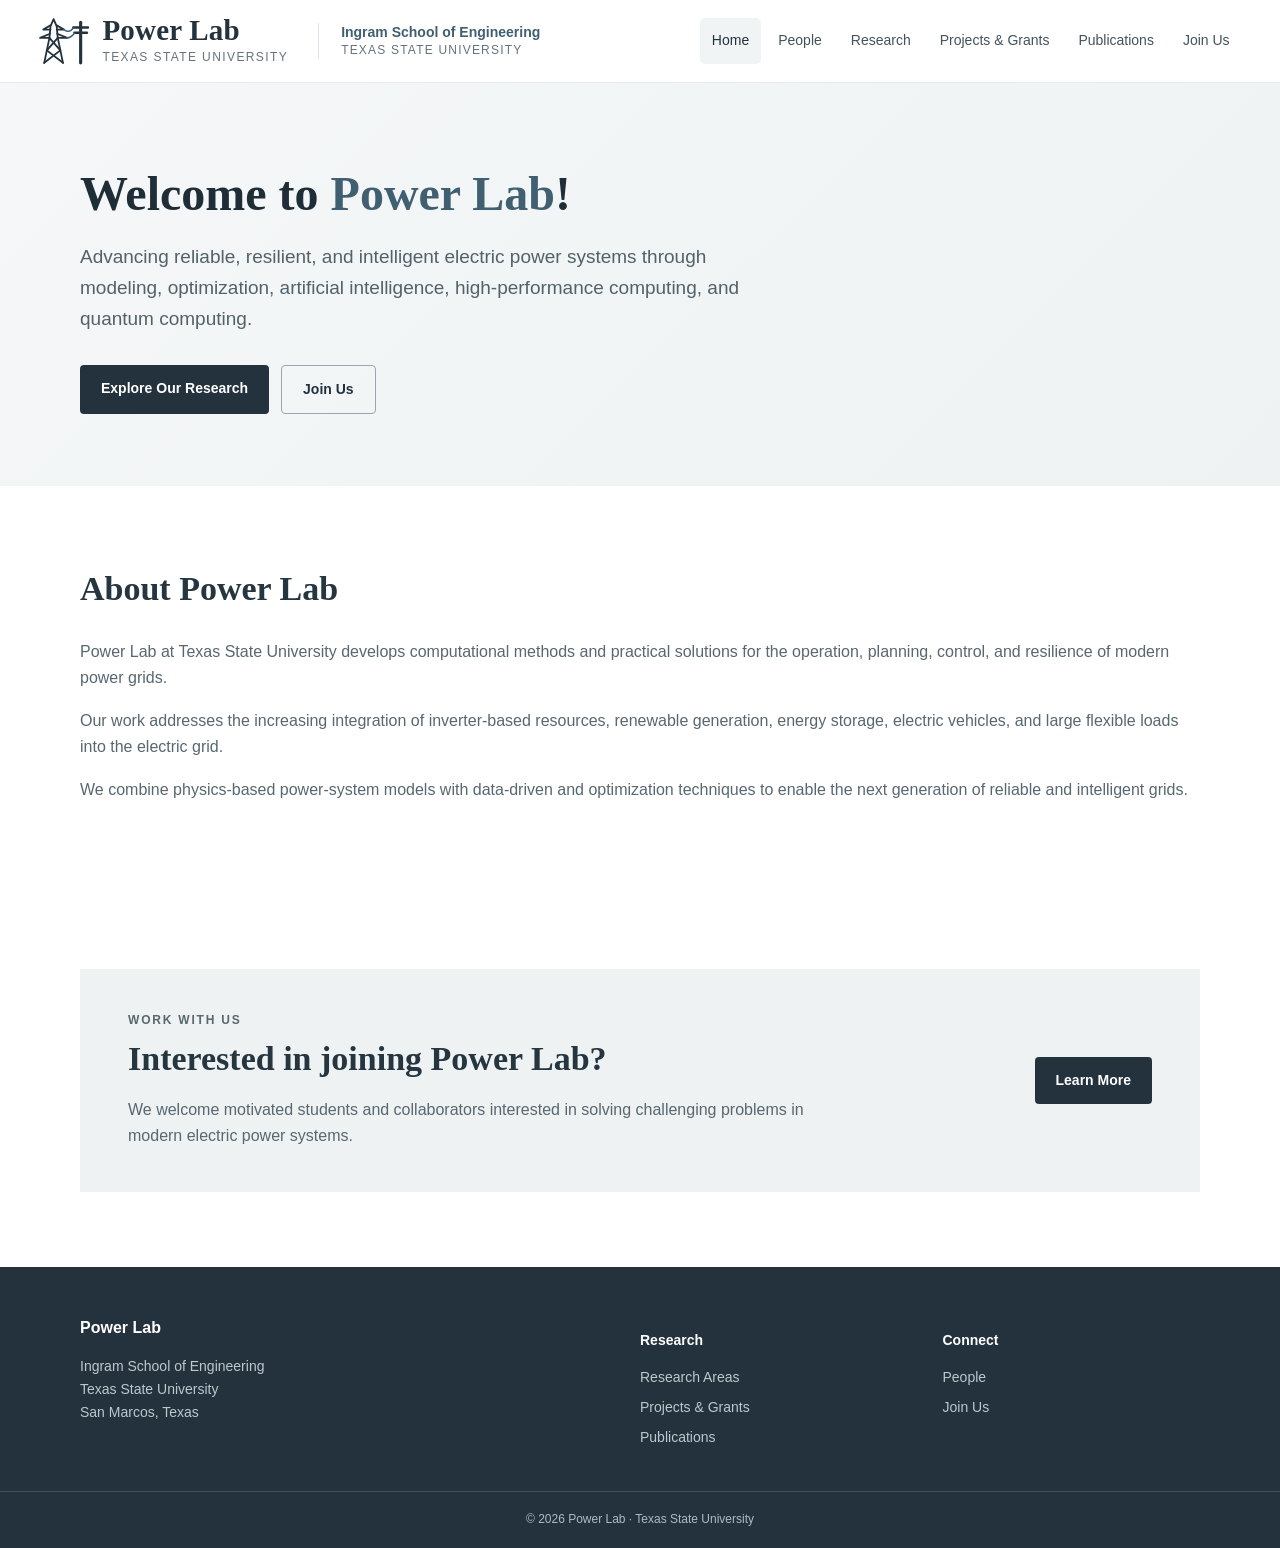
==== commit 9c9db039: "updated" ====
--- a/index.html
+++ b/index.html
@@ -18,16 +18,8 @@
       <a href="https://www.engineering.txst.edu/programs/graduate/ee-phd.html" target="_blank" rel="noopener">Ingram School of Engineering</a>
       <a class="affil-univ" href="https://www.txst.edu/" target="_blank" rel="noopener">Texas State University</a>
     </div>
-    <button class="menu-toggle" aria-label="Open navigation">☰</button>
-    <nav class="nav">
-      <a class="active" href="index.html">Home</a>
-      <a href="people.html">People</a>
-      <a href="research.html">Research</a>
-      <a href="projects.html">Projects &amp; Grants</a>
-      <a href="publications.html">Publications</a>
-      <a href="news.html">News</a>
-      <a href="join.html">Join Us</a>
-    </nav>
+    <button class="menu-toggle" aria-label="Open navigation">&#9776;</button>
+    <nav class="nav"><a class="active" href="index.html">Home</a><a href="people.html">People</a><a href="research.html">Research</a><a href="projects.html">Projects &amp; Grants</a><a href="publications.html">Publications</a><a href="join.html">Join Us</a></nav>
   </div>
 </header>
 
@@ -46,76 +38,15 @@
 </section>
 
 <section class="section">
-  <div class="container two-column">
-    <div>
-      <h2>About Power Lab</h2>
-      <p>Power Lab at Texas State University develops computational methods and practical solutions for the operation, planning, control, and resilience of modern power grids.</p>
-      <p>Our work addresses the increasing integration of inverter-based resources, renewable generation, energy storage, electric vehicles, and large flexible loads into the electric grid.</p>
-      <p>We combine physics-based power-system models with data-driven and optimization techniques to enable the next generation of reliable and intelligent grids.</p>
-    </div>
-    <aside class="news-panel">
-      <div class="section-heading">
-        <h2>Recent News</h2>
-        <a href="news.html">View all →</a>
-      </div>
-      <article class="news-item">
-        <span class="date">2026</span>
-        <h3>Power Lab established at Texas State University</h3>
-        <p>Our research group begins a new chapter in modern power-system research at TXST.</p>
-      </article>
-      <article class="news-item">
-        <span class="date">2026</span>
-        <h3>Recruiting motivated researchers</h3>
-        <p>Opportunities are available for PhD students interested in power systems, AI, optimization, and quantum computing.</p>
-      </article>
-    </aside>
+  <div class="container">
+    <h2>About Power Lab</h2>
+    <p>Power Lab at Texas State University develops computational methods and practical solutions for the operation, planning, control, and resilience of modern power grids.</p>
+    <p>Our work addresses the increasing integration of inverter-based resources, renewable generation, energy storage, electric vehicles, and large flexible loads into the electric grid.</p>
+    <p>We combine physics-based power-system models with data-driven and optimization techniques to enable the next generation of reliable and intelligent grids.</p>
   </div>
 </section>
 
-<section class="section alt">
-  <div class="container">
-    <div class="section-heading centered">
-      <div>
-        <p class="eyebrow">What We Study</p>
-        <h2>Research Areas</h2>
-      </div>
-    </div>
-    <div class="research-grid">
-      <a class="research-card" href="research.html">
-        <div class="icon">⚡</div>
-        <h3>Modern Power Systems</h3>
-        <p>Modeling, simulation, operation, and planning of modern transmission and distribution systems.</p>
-      </a>
-      <a class="research-card" href="research.html">
-        <div class="icon">◈</div>
-        <h3>Inverter-Based Resources</h3>
-        <p>Dynamic behavior, control, optimization, and integration of renewable and inverter-based resources.</p>
-      </a>
-      <a class="research-card" href="research.html">
-        <div class="icon">AI</div>
-        <h3>AI &amp; Machine Learning</h3>
-        <p>Data-driven methods for forecasting, optimization, control, and decision-making in power grids.</p>
-      </a>
-      <a class="research-card" href="research.html">
-        <div class="icon">⌘</div>
-        <h3>Optimization &amp; HPC</h3>
-        <p>Large-scale optimization and high-performance computing for complex grid problems.</p>
-      </a>
-      <a class="research-card" href="research.html">
-        <div class="icon">◉</div>
-        <h3>Grid Reliability &amp; Resilience</h3>
-        <p>Methods for maintaining reliable and resilient grid operation under faults, uncertainty, and extreme events.</p>
-      </a>
-      <a class="research-card" href="research.html">
-        <div class="icon">Q</div>
-        <h3>Quantum Computing</h3>
-        <p>Exploring quantum and quantum-inspired algorithms for power-system optimization.</p>
-      </a>
-    </div>
-  </div>
-</section>
-
-<section class="section">
+<section class="section cta-section">
   <div class="container cta">
     <div>
       <p class="eyebrow">Work With Us</p>
@@ -141,11 +72,11 @@
     </div>
     <div>
       <p><strong>Connect</strong></p>
+      <a href="people.html">People</a>
       <a href="join.html">Join Us</a>
-      <a href="news.html">News</a>
     </div>
   </div>
-  <div class="copyright">© 2026 Power Lab · Texas State University</div>
+  <div class="copyright">&copy; 2026 Power Lab &middot; Texas State University</div>
 </footer>
 <script src="js/script.js"></script>
 </body>
--- a/css/style.css
+++ b/css/style.css
@@ -1 +1 @@
-*{box-sizing:border-box}html{scroll-behavior:smooth}body{margin:0;font-family:Arial,Helvetica,sans-serif;color:#24323d;background:#fff;line-height:1.65}a{text-decoration:none;color:inherit}.container{width:min(1120px,92%);margin:auto}.site-header{background:#fff;border-bottom:1px solid #e7ebee;position:sticky;top:0;z-index:20}.header-inner{min-height:82px;display:flex;align-items:center;justify-content:space-between;gap:30px}.brand{display:grid;grid-template-columns:auto 1fr;column-gap:12px;align-items:center}.brand::before{content:"";grid-row:1 / span 2;width:52px;height:52px;background:url("../logo.svg") center/contain no-repeat}.brand-name{line-height:1.15;font-family:Georgia,serif;font-size:29px;font-weight:700;letter-spacing:.2px}.brand-university{font-size:12px;text-transform:uppercase;letter-spacing:1.4px;color:#65737d}.brand-affil{display:flex;flex-direction:column;margin-right:auto;padding-left:22px;border-left:1px solid #dfe5e8;line-height:1.35}.brand-affil a{font-size:14px;font-weight:700;color:#405f70}.brand-affil a:hover{text-decoration:underline}.brand-affil span{font-size:12px;text-transform:uppercase;letter-spacing:1.2px;color:#65737d}.nav{display:flex;align-items:center;gap:5px;flex-wrap:wrap}.nav a{padding:11px 12px;font-size:14px;color:#44525c;border-radius:5px}.nav a:hover,.nav a.active{background:#f1f4f5;color:#24323d}.menu-toggle{display:none;border:0;background:none;font-size:25px}.hero{background:linear-gradient(135deg,#f5f7f8,#eef2f3);padding:72px 0}.hero-grid{display:grid;grid-template-columns:1fr;align-items:center;gap:55px}.hero-card{min-height:330px;border:1px solid #d8e0e4;background:#fff;display:flex;align-items:center;justify-content:center;flex-direction:column;box-shadow:0 12px 35px rgba(0,0,0,.07)}.logo-placeholder{width:185px;height:185px;border-radius:50%;display:flex;align-items:center;justify-content:center;text-align:center;background:#24323d;color:#fff;font-family:Georgia,serif;font-size:31px;line-height:1.05;font-weight:bold}.hero-card p{font-size:13px;color:#697780;letter-spacing:.7px;text-transform:uppercase;margin-top:22px}.eyebrow{font-size:12px;text-transform:uppercase;letter-spacing:1.8px;color:#6b7780;font-weight:700}.hero h1{font-family:Georgia,serif;font-size:48px;line-height:1.12;margin:12px 0 20px;color:#1f2d36}.hero h1 span{color:#405f70}.lead{font-size:19px;color:#52616a;max-width:680px}.hero-buttons{display:flex;gap:12px;margin-top:30px}.button{display:inline-block;background:#24323d;color:#fff;padding:12px 21px;border-radius:4px;font-weight:700;font-size:14px}.button:hover{background:#40535f}.button-outline{background:transparent;color:#24323d;border:1px solid #9aa7ae}.section{padding:75px 0}.alt{background:#f7f9fa}.two-column{display:grid;grid-template-columns:1.5fr .9fr;gap:70px}.section h2{font-family:Georgia,serif;font-size:34px;margin:0 0 22px;color:#263640}.section p{color:#586770}.news-panel{border-left:1px solid #dfe5e8;padding-left:30px}.section-heading{display:flex;justify-content:space-between;align-items:end;gap:20px}.section-heading h2{margin-bottom:12px}.section-heading>a{font-size:13px;font-weight:700;color:#536b78}.news-item{padding:17px 0;border-top:1px solid #e1e6e9}.news-item .date{font-size:11px;text-transform:uppercase;letter-spacing:1.2px;color:#7a858c}.news-item h3{font-size:17px;margin:5px 0}.news-item p{font-size:14px;margin:0}.centered{justify-content:center;text-align:center;margin-bottom:35px}.research-grid{display:grid;grid-template-columns:repeat(3,1fr);gap:20px}.research-card{background:#fff;border:1px solid #e0e6e9;padding:28px;min-height:225px;transition:.2s}.research-card:hover{transform:translateY(-4px);box-shadow:0 10px 25px rgba(0,0,0,.07)}.icon{font-weight:700;font-size:23px;color:#526c79;margin-bottom:13px}.research-card h3{margin:0 0 9px;font-family:Georgia,serif;font-size:20px}.research-card p{font-size:14px;margin:0}.cta{background:#eef2f3;padding:42px 48px;display:flex;align-items:center;justify-content:space-between;gap:35px}.cta h2{margin-bottom:10px}.cta p{margin:0;max-width:700px}footer{background:#24323d;color:#dce3e6;padding-top:48px}.footer-grid{display:grid;grid-template-columns:2fr 1fr 1fr;gap:45px;padding-bottom:35px}.footer-grid strong{color:#fff}.footer-grid p{font-size:14px;color:#bdc8cd}.footer-grid a{display:block;font-size:14px;color:#bdc8cd;margin:7px 0}.footer-grid a:hover{color:#fff}.copyright{text-align:center;border-top:1px solid #40505a;padding:18px;font-size:12px;color:#aebbc1}.header-inner.container{width:min(1240px,94%)}.brand,.brand-affil{flex-shrink:0}.brand-name,.brand-university,.brand-affil a,.brand-affil span{white-space:nowrap}.nav{flex-wrap:nowrap}.nav a{white-space:nowrap}@media(max-width:1180px){.brand-affil{display:none}}@media(max-width:850px){.brand-affil{display:none}.nav{display:none}.nav.open{display:flex;position:absolute;top:82px;left:0;right:0;background:#fff;padding:12px 4%;border-bottom:1px solid #ddd;flex-direction:column;align-items:stretch}.menu-toggle{display:block}.hero-grid,.two-column{grid-template-columns:1fr}.hero-card{min-height:250px}.hero h1{font-size:39px}.news-panel{border-left:0;border-top:1px solid #dfe5e8;padding:30px 0 0}.research-grid{grid-template-columns:1fr 1fr}.footer-grid{grid-template-columns:1fr 1fr}}@media(max-width:560px){.research-grid,.footer-grid{grid-template-columns:1fr}.hero{padding:48px 0}.section{padding:55px 0}.cta{padding:30px;display:block}.cta .button{margin-top:20px}.hero-buttons{flex-direction:column}.button{text-align:center}}
+*{box-sizing:border-box}html{scroll-behavior:smooth}body{margin:0;font-family:Arial,Helvetica,sans-serif;color:#24323d;background:#fff;line-height:1.65}a{text-decoration:none;color:inherit}.container{width:min(1120px,92%);margin:auto}.site-header{background:#fff;border-bottom:1px solid #e7ebee;position:sticky;top:0;z-index:20}.header-inner{min-height:82px;display:flex;align-items:center;justify-content:space-between;gap:30px}.brand{display:grid;grid-template-columns:auto 1fr;column-gap:12px;align-items:center}.brand::before{content:"";grid-row:1 / span 2;width:52px;height:52px;background:url("../logo.svg") center/contain no-repeat}.brand-name{line-height:1.15;font-family:Georgia,serif;font-size:29px;font-weight:700;letter-spacing:.2px}.brand-university{font-size:12px;text-transform:uppercase;letter-spacing:1.4px;color:#65737d}.brand-affil{display:flex;flex-direction:column;margin-right:auto;padding-left:22px;border-left:1px solid #dfe5e8;line-height:1.35}.brand-affil a{font-size:14px;font-weight:700;color:#405f70}.brand-affil a:hover{text-decoration:underline}.brand-affil span{font-size:12px;text-transform:uppercase;letter-spacing:1.2px;color:#65737d}.brand-affil a.affil-univ{font-size:12px;font-weight:400;text-transform:uppercase;letter-spacing:1.2px;color:#65737d}.nav{display:flex;align-items:center;gap:5px;flex-wrap:wrap}.nav a{padding:11px 12px;font-size:14px;color:#44525c;border-radius:5px}.nav a:hover,.nav a.active{background:#f1f4f5;color:#24323d}.menu-toggle{display:none;border:0;background:none;font-size:25px}.hero{background:linear-gradient(135deg,#f5f7f8,#eef2f3);padding:72px 0}.hero-grid{display:grid;grid-template-columns:1fr;align-items:center;gap:55px}.hero-card{min-height:330px;border:1px solid #d8e0e4;background:#fff;display:flex;align-items:center;justify-content:center;flex-direction:column;box-shadow:0 12px 35px rgba(0,0,0,.07)}.logo-placeholder{width:185px;height:185px;border-radius:50%;display:flex;align-items:center;justify-content:center;text-align:center;background:#24323d;color:#fff;font-family:Georgia,serif;font-size:31px;line-height:1.05;font-weight:bold}.hero-card p{font-size:13px;color:#697780;letter-spacing:.7px;text-transform:uppercase;margin-top:22px}.eyebrow{font-size:12px;text-transform:uppercase;letter-spacing:1.8px;color:#6b7780;font-weight:700}.hero h1{font-family:Georgia,serif;font-size:48px;line-height:1.12;margin:12px 0 20px;color:#1f2d36}.hero h1 span{color:#405f70}.lead{font-size:19px;color:#52616a;max-width:680px}.hero-buttons{display:flex;gap:12px;margin-top:30px}.button{display:inline-block;background:#24323d;color:#fff;padding:12px 21px;border-radius:4px;font-weight:700;font-size:14px}.button:hover{background:#40535f}.button-outline{background:transparent;color:#24323d;border:1px solid #9aa7ae}.section{padding:75px 0}.alt{background:#f7f9fa}.two-column{display:grid;grid-template-columns:1.5fr .9fr;gap:70px}.section h2{font-family:Georgia,serif;font-size:34px;margin:0 0 22px;color:#263640}.section p{color:#586770}.news-panel{border-left:1px solid #dfe5e8;padding-left:30px}.section-heading{display:flex;justify-content:space-between;align-items:end;gap:20px}.section-heading h2{margin-bottom:12px}.section-heading>a{font-size:13px;font-weight:700;color:#536b78}.news-item{padding:17px 0;border-top:1px solid #e1e6e9}.news-item .date{font-size:11px;text-transform:uppercase;letter-spacing:1.2px;color:#7a858c}.news-item h3{font-size:17px;margin:5px 0}.news-item p{font-size:14px;margin:0}.centered{justify-content:center;text-align:center;margin-bottom:35px}.research-grid{display:grid;grid-template-columns:repeat(3,1fr);gap:20px}.research-card{background:#fff;border:1px solid #e0e6e9;padding:28px;min-height:225px;transition:.2s}.research-card:hover{transform:translateY(-4px);box-shadow:0 10px 25px rgba(0,0,0,.07)}.icon{font-weight:700;font-size:23px;color:#526c79;margin-bottom:13px}.research-card h3{margin:0 0 9px;font-family:Georgia,serif;font-size:20px}.research-card p{font-size:14px;margin:0}.cta{background:#eef2f3;padding:42px 48px;display:flex;align-items:center;justify-content:space-between;gap:35px}.cta h2{margin-bottom:10px}.cta p{margin:0;max-width:700px}footer{background:#24323d;color:#dce3e6;padding-top:48px}.footer-grid{display:grid;grid-template-columns:2fr 1fr 1fr;gap:45px;padding-bottom:35px}.footer-grid strong{color:#fff}.footer-grid p{font-size:14px;color:#bdc8cd}.footer-grid a{display:block;font-size:14px;color:#bdc8cd;margin:7px 0}.footer-grid a:hover{color:#fff}.copyright{text-align:center;border-top:1px solid #40505a;padding:18px;font-size:12px;color:#aebbc1}.header-inner.container{width:min(1240px,94%)}.brand,.brand-affil{flex-shrink:0}.brand-name,.brand-university,.brand-affil a,.brand-affil span{white-space:nowrap}.nav{flex-wrap:nowrap}.nav a{white-space:nowrap}@media(max-width:1180px){.brand-affil{display:none}}@media(max-width:850px){.brand-affil{display:none}.nav{display:none}.nav.open{display:flex;position:absolute;top:82px;left:0;right:0;background:#fff;padding:12px 4%;border-bottom:1px solid #ddd;flex-direction:column;align-items:stretch}.menu-toggle{display:block}.hero-grid,.two-column{grid-template-columns:1fr}.hero-card{min-height:250px}.hero h1{font-size:39px}.news-panel{border-left:0;border-top:1px solid #dfe5e8;padding:30px 0 0}.research-grid{grid-template-columns:1fr 1fr}.footer-grid{grid-template-columns:1fr 1fr}}@media(max-width:560px){.research-grid,.footer-grid{grid-template-columns:1fr}.hero{padding:48px 0}.section{padding:55px 0}.cta{padding:30px;display:block}.cta .button{margin-top:20px}.hero-buttons{flex-direction:column}.button{text-align:center}}
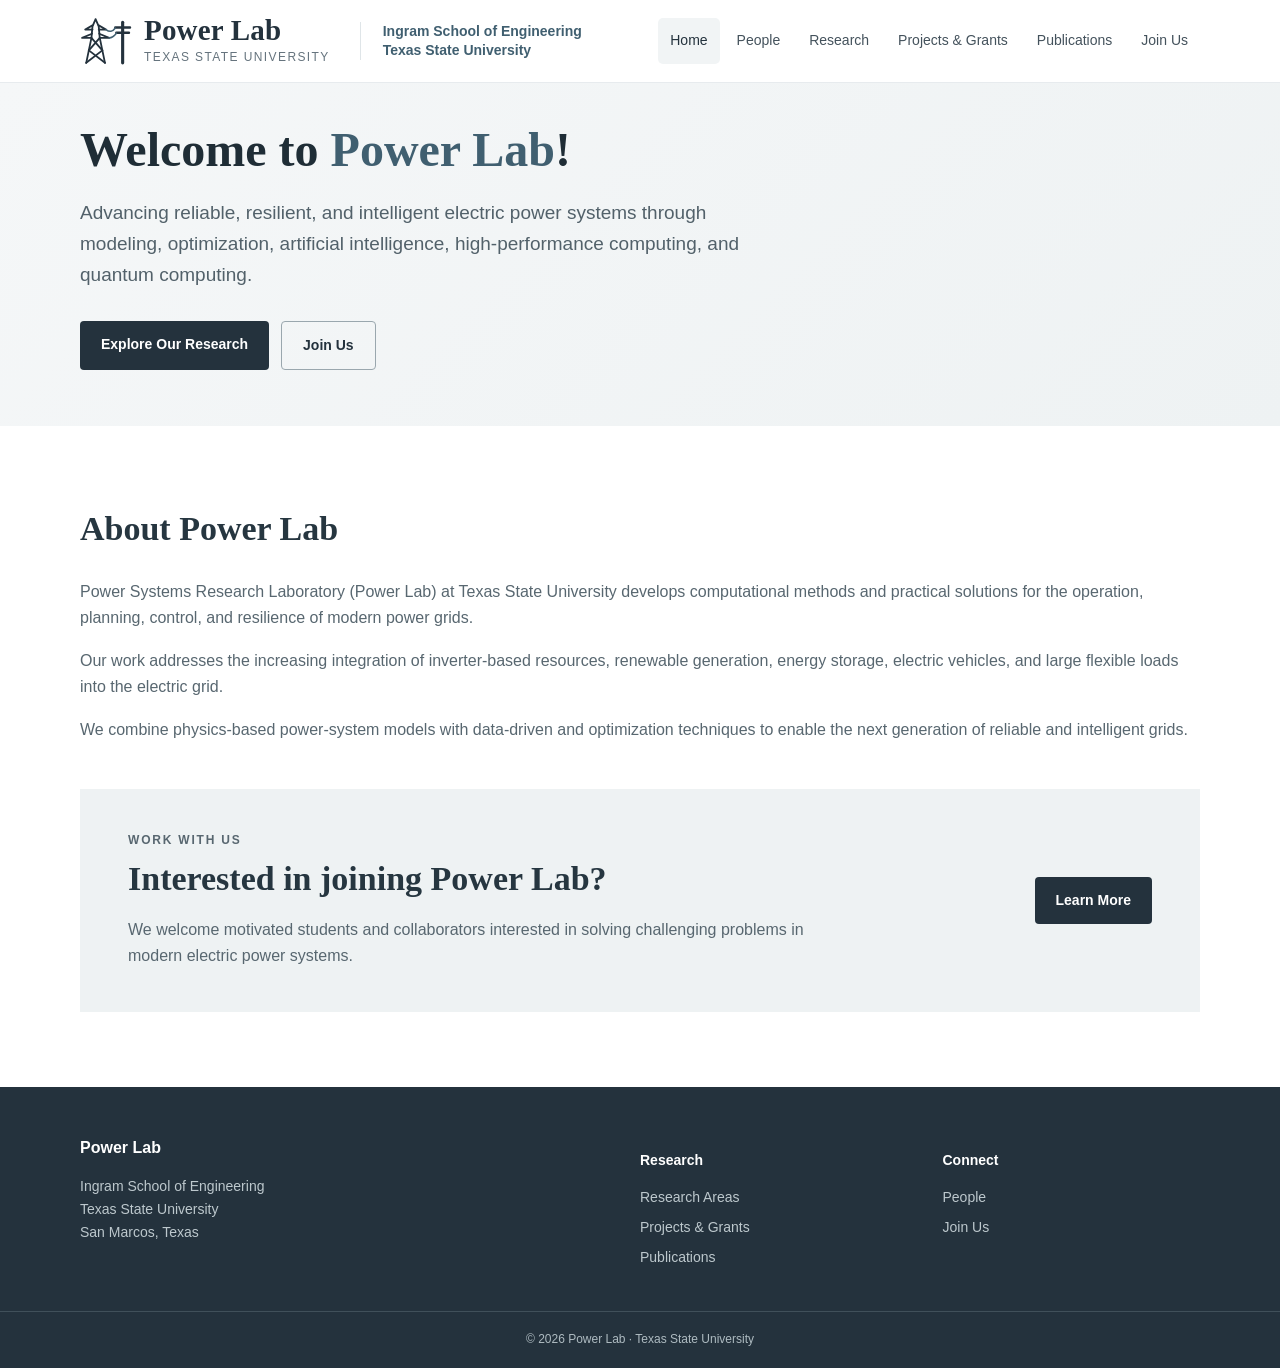
==== commit e433537b: "Update index.html" ====
--- a/index.html
+++ b/index.html
@@ -40,7 +40,7 @@
 <section class="section">
   <div class="container">
     <h2>About Power Lab</h2>
-    <p>Power Lab at Texas State University develops computational methods and practical solutions for the operation, planning, control, and resilience of modern power grids.</p>
+    <p>Power Systems Research Laboratory (Power Lab) at Texas State University develops computational methods and practical solutions for the operation, planning, control, and resilience of modern power grids.</p>
     <p>Our work addresses the increasing integration of inverter-based resources, renewable generation, energy storage, electric vehicles, and large flexible loads into the electric grid.</p>
     <p>We combine physics-based power-system models with data-driven and optimization techniques to enable the next generation of reliable and intelligent grids.</p>
   </div>
--- a/css/style.css
+++ b/css/style.css
@@ -1 +1,26 @@
-*{box-sizing:border-box}html{scroll-behavior:smooth}body{margin:0;font-family:Arial,Helvetica,sans-serif;color:#24323d;background:#fff;line-height:1.65}a{text-decoration:none;color:inherit}.container{width:min(1120px,92%);margin:auto}.site-header{background:#fff;border-bottom:1px solid #e7ebee;position:sticky;top:0;z-index:20}.header-inner{min-height:82px;display:flex;align-items:center;justify-content:space-between;gap:30px}.brand{display:grid;grid-template-columns:auto 1fr;column-gap:12px;align-items:center}.brand::before{content:"";grid-row:1 / span 2;width:52px;height:52px;background:url("../logo.svg") center/contain no-repeat}.brand-name{line-height:1.15;font-family:Georgia,serif;font-size:29px;font-weight:700;letter-spacing:.2px}.brand-university{font-size:12px;text-transform:uppercase;letter-spacing:1.4px;color:#65737d}.brand-affil{display:flex;flex-direction:column;margin-right:auto;padding-left:22px;border-left:1px solid #dfe5e8;line-height:1.35}.brand-affil a{font-size:14px;font-weight:700;color:#405f70}.brand-affil a:hover{text-decoration:underline}.brand-affil span{font-size:12px;text-transform:uppercase;letter-spacing:1.2px;color:#65737d}.brand-affil a.affil-univ{font-size:12px;font-weight:400;text-transform:uppercase;letter-spacing:1.2px;color:#65737d}.nav{display:flex;align-items:center;gap:5px;flex-wrap:wrap}.nav a{padding:11px 12px;font-size:14px;color:#44525c;border-radius:5px}.nav a:hover,.nav a.active{background:#f1f4f5;color:#24323d}.menu-toggle{display:none;border:0;background:none;font-size:25px}.hero{background:linear-gradient(135deg,#f5f7f8,#eef2f3);padding:72px 0}.hero-grid{display:grid;grid-template-columns:1fr;align-items:center;gap:55px}.hero-card{min-height:330px;border:1px solid #d8e0e4;background:#fff;display:flex;align-items:center;justify-content:center;flex-direction:column;box-shadow:0 12px 35px rgba(0,0,0,.07)}.logo-placeholder{width:185px;height:185px;border-radius:50%;display:flex;align-items:center;justify-content:center;text-align:center;background:#24323d;color:#fff;font-family:Georgia,serif;font-size:31px;line-height:1.05;font-weight:bold}.hero-card p{font-size:13px;color:#697780;letter-spacing:.7px;text-transform:uppercase;margin-top:22px}.eyebrow{font-size:12px;text-transform:uppercase;letter-spacing:1.8px;color:#6b7780;font-weight:700}.hero h1{font-family:Georgia,serif;font-size:48px;line-height:1.12;margin:12px 0 20px;color:#1f2d36}.hero h1 span{color:#405f70}.lead{font-size:19px;color:#52616a;max-width:680px}.hero-buttons{display:flex;gap:12px;margin-top:30px}.button{display:inline-block;background:#24323d;color:#fff;padding:12px 21px;border-radius:4px;font-weight:700;font-size:14px}.button:hover{background:#40535f}.button-outline{background:transparent;color:#24323d;border:1px solid #9aa7ae}.section{padding:75px 0}.alt{background:#f7f9fa}.two-column{display:grid;grid-template-columns:1.5fr .9fr;gap:70px}.section h2{font-family:Georgia,serif;font-size:34px;margin:0 0 22px;color:#263640}.section p{color:#586770}.news-panel{border-left:1px solid #dfe5e8;padding-left:30px}.section-heading{display:flex;justify-content:space-between;align-items:end;gap:20px}.section-heading h2{margin-bottom:12px}.section-heading>a{font-size:13px;font-weight:700;color:#536b78}.news-item{padding:17px 0;border-top:1px solid #e1e6e9}.news-item .date{font-size:11px;text-transform:uppercase;letter-spacing:1.2px;color:#7a858c}.news-item h3{font-size:17px;margin:5px 0}.news-item p{font-size:14px;margin:0}.centered{justify-content:center;text-align:center;margin-bottom:35px}.research-grid{display:grid;grid-template-columns:repeat(3,1fr);gap:20px}.research-card{background:#fff;border:1px solid #e0e6e9;padding:28px;min-height:225px;transition:.2s}.research-card:hover{transform:translateY(-4px);box-shadow:0 10px 25px rgba(0,0,0,.07)}.icon{font-weight:700;font-size:23px;color:#526c79;margin-bottom:13px}.research-card h3{margin:0 0 9px;font-family:Georgia,serif;font-size:20px}.research-card p{font-size:14px;margin:0}.cta{background:#eef2f3;padding:42px 48px;display:flex;align-items:center;justify-content:space-between;gap:35px}.cta h2{margin-bottom:10px}.cta p{margin:0;max-width:700px}footer{background:#24323d;color:#dce3e6;padding-top:48px}.footer-grid{display:grid;grid-template-columns:2fr 1fr 1fr;gap:45px;padding-bottom:35px}.footer-grid strong{color:#fff}.footer-grid p{font-size:14px;color:#bdc8cd}.footer-grid a{display:block;font-size:14px;color:#bdc8cd;margin:7px 0}.footer-grid a:hover{color:#fff}.copyright{text-align:center;border-top:1px solid #40505a;padding:18px;font-size:12px;color:#aebbc1}.header-inner.container{width:min(1240px,94%)}.brand,.brand-affil{flex-shrink:0}.brand-name,.brand-university,.brand-affil a,.brand-affil span{white-space:nowrap}.nav{flex-wrap:nowrap}.nav a{white-space:nowrap}@media(max-width:1180px){.brand-affil{display:none}}@media(max-width:850px){.brand-affil{display:none}.nav{display:none}.nav.open{display:flex;position:absolute;top:82px;left:0;right:0;background:#fff;padding:12px 4%;border-bottom:1px solid #ddd;flex-direction:column;align-items:stretch}.menu-toggle{display:block}.hero-grid,.two-column{grid-template-columns:1fr}.hero-card{min-height:250px}.hero h1{font-size:39px}.news-panel{border-left:0;border-top:1px solid #dfe5e8;padding:30px 0 0}.research-grid{grid-template-columns:1fr 1fr}.footer-grid{grid-template-columns:1fr 1fr}}@media(max-width:560px){.research-grid,.footer-grid{grid-template-columns:1fr}.hero{padding:48px 0}.section{padding:55px 0}.cta{padding:30px;display:block}.cta .button{margin-top:20px}.hero-buttons{flex-direction:column}.button{text-align:center}}
+*{box-sizing:border-box}html{scroll-behavior:smooth}body{margin:0;font-family:Arial,Helvetica,sans-serif;color:#24323d;background:#fff;line-height:1.65}a{text-decoration:none;color:inherit}.container{width:min(1120px,92%);margin:auto}.site-header{background:#fff;border-bottom:1px solid #e7ebee;position:sticky;top:0;z-index:20}.header-inner{min-height:82px;display:flex;align-items:center;justify-content:space-between;gap:30px}.brand{display:grid;grid-template-columns:auto 1fr;column-gap:12px;align-items:center}.brand::before{content:"";grid-row:1 / span 2;width:52px;height:52px;background:url("../logo.svg") center/contain no-repeat}.brand-name{line-height:1.15;font-family:Georgia,serif;font-size:29px;font-weight:700;letter-spacing:.2px}.brand-university{font-size:12px;text-transform:uppercase;letter-spacing:1.4px;color:#65737d}.brand-affil{display:flex;flex-direction:column;margin-right:auto;padding-left:22px;border-left:1px solid #dfe5e8;line-height:1.35}.brand-affil a{font-size:14px;font-weight:700;color:#405f70}.brand-affil a:hover{text-decoration:underline}.brand-affil span{font-size:12px;text-transform:uppercase;letter-spacing:1.2px;color:#65737d}.nav{display:flex;align-items:center;gap:5px;flex-wrap:wrap}.nav a{padding:11px 12px;font-size:14px;color:#44525c;border-radius:5px}.nav a:hover,.nav a.active{background:#f1f4f5;color:#24323d}.menu-toggle{display:none;border:0;background:none;font-size:25px}.hero{background:linear-gradient(135deg,#f5f7f8,#eef2f3);padding:40px 0 56px}.hero-grid{display:grid;grid-template-columns:1fr;align-items:center;gap:55px}.hero-card{min-height:330px;border:1px solid #d8e0e4;background:#fff;display:flex;align-items:center;justify-content:center;flex-direction:column;box-shadow:0 12px 35px rgba(0,0,0,.07)}.logo-placeholder{width:185px;height:185px;border-radius:50%;display:flex;align-items:center;justify-content:center;text-align:center;background:#24323d;color:#fff;font-family:Georgia,serif;font-size:31px;line-height:1.05;font-weight:bold}.hero-card p{font-size:13px;color:#697780;letter-spacing:.7px;text-transform:uppercase;margin-top:22px}.eyebrow{font-size:12px;text-transform:uppercase;letter-spacing:1.8px;color:#6b7780;font-weight:700}.hero h1{font-family:Georgia,serif;font-size:48px;line-height:1.12;margin:0 0 20px;color:#1f2d36}.hero h1 span{color:#405f70}.lead{font-size:19px;color:#52616a;max-width:680px}.hero-buttons{display:flex;gap:12px;margin-top:30px}.button{display:inline-block;background:#24323d;color:#fff;padding:12px 21px;border-radius:4px;font-weight:700;font-size:14px}.button:hover{background:#40535f}.button-outline{background:transparent;color:#24323d;border:1px solid #9aa7ae}.section{padding:75px 0}.alt{background:#f7f9fa}.two-column{display:grid;grid-template-columns:1.5fr .9fr;gap:70px}.section h2{font-family:Georgia,serif;font-size:34px;margin:0 0 22px;color:#263640}.section p{color:#586770}.news-panel{border-left:1px solid #dfe5e8;padding-left:30px}.section-heading{display:flex;justify-content:space-between;align-items:end;gap:20px}.section-heading h2{margin-bottom:12px}.section-heading>a{font-size:13px;font-weight:700;color:#536b78}.news-item{padding:17px 0;border-top:1px solid #e1e6e9}.news-item .date{font-size:11px;text-transform:uppercase;letter-spacing:1.2px;color:#7a858c}.news-item h3{font-size:17px;margin:5px 0}.news-item p{font-size:14px;margin:0}.centered{justify-content:center;text-align:center;margin-bottom:35px}.research-grid{display:grid;grid-template-columns:repeat(3,1fr);gap:20px}.research-card{background:#fff;border:1px solid #e0e6e9;padding:28px;min-height:225px;transition:.2s}.research-card:hover{transform:translateY(-4px);box-shadow:0 10px 25px rgba(0,0,0,.07)}.icon{font-weight:700;font-size:23px;color:#526c79;margin-bottom:13px}.research-card h3{margin:0 0 9px;font-family:Georgia,serif;font-size:20px}.research-card p{font-size:14px;margin:0}.cta{background:#eef2f3;padding:42px 48px;display:flex;align-items:center;justify-content:space-between;gap:35px}.cta h2{margin-bottom:10px}.cta p{margin:0;max-width:700px}footer{background:#24323d;color:#dce3e6;padding-top:48px}.footer-grid{display:grid;grid-template-columns:2fr 1fr 1fr;gap:45px;padding-bottom:35px}.footer-grid strong{color:#fff}.footer-grid p{font-size:14px;color:#bdc8cd}.footer-grid a{display:block;font-size:14px;color:#bdc8cd;margin:7px 0}.footer-grid a:hover{color:#fff}.copyright{text-align:center;border-top:1px solid #40505a;padding:18px;font-size:12px;color:#aebbc1}@media(max-width:850px){.brand-affil{display:none}.nav{display:none}.nav.open{display:flex;position:absolute;top:82px;left:0;right:0;background:#fff;padding:12px 4%;border-bottom:1px solid #ddd;flex-direction:column;align-items:stretch}.menu-toggle{display:block}.hero-grid,.two-column{grid-template-columns:1fr}.hero-card{min-height:250px}.hero h1{font-size:39px}.news-panel{border-left:0;border-top:1px solid #dfe5e8;padding:30px 0 0}.research-grid{grid-template-columns:1fr 1fr}.footer-grid{grid-template-columns:1fr 1fr}}@media(max-width:560px){.research-grid,.footer-grid{grid-template-columns:1fr}.hero{padding:48px 0}.section{padding:55px 0}.cta{padding:30px;display:block}.cta .button{margin-top:20px}.hero-buttons{flex-direction:column}.button{text-align:center}}
+/* Inner-page header band (compact, no eyebrow) */
+.page-hero{background:linear-gradient(135deg,#f5f7f8,#eef2f3);padding:28px 0 30px}
+.page-hero h1{font-family:Georgia,serif;font-size:42px;line-height:1.15;margin:0;color:#1f2d36}
+.page-hero .lead{margin:12px 0 0}
+.section.tight{padding:40px 0 70px}
+.section:has(+ .cta-section){padding-bottom:30px}
+.cta-section{padding-top:0}
+.research-card:hover{transform:none;box-shadow:none}
+.coming-soon{font-size:22px;font-family:Georgia,serif;color:#52616a;margin:0}
+.join-text{font-size:19px;margin:0}
+.text-link{color:#405f70;font-weight:700}
+.text-link:hover{text-decoration:underline}
+/* People */
+.people-group{padding:0 0 34px;margin-bottom:34px;border-bottom:1px solid #e1e6e9}
+.people-group:last-child{border-bottom:0;margin-bottom:0}
+.people-group>h2{margin-bottom:18px}
+.people-sub{margin:0 0 18px}
+.people-sub h3{font-family:Georgia,serif;font-size:21px;margin:0;color:#405f70}
+.director{display:flex;gap:30px;align-items:center}
+.director-photo{width:170px;height:200px;object-fit:cover;border:1px solid #d8e0e4;flex-shrink:0}
+.photo-fallback{display:flex;align-items:center;justify-content:center;background:#eef2f3;color:#8a979e;font-size:13px;text-transform:uppercase;letter-spacing:1.2px}
+.director-info h3{font-family:Georgia,serif;font-size:24px;margin:0 0 6px}
+.director-info p{margin:0 0 8px}
+.appointment{color:#52616a}
+@media(max-width:560px){.page-hero h1{font-size:34px}.director{flex-direction:column;align-items:flex-start}}
